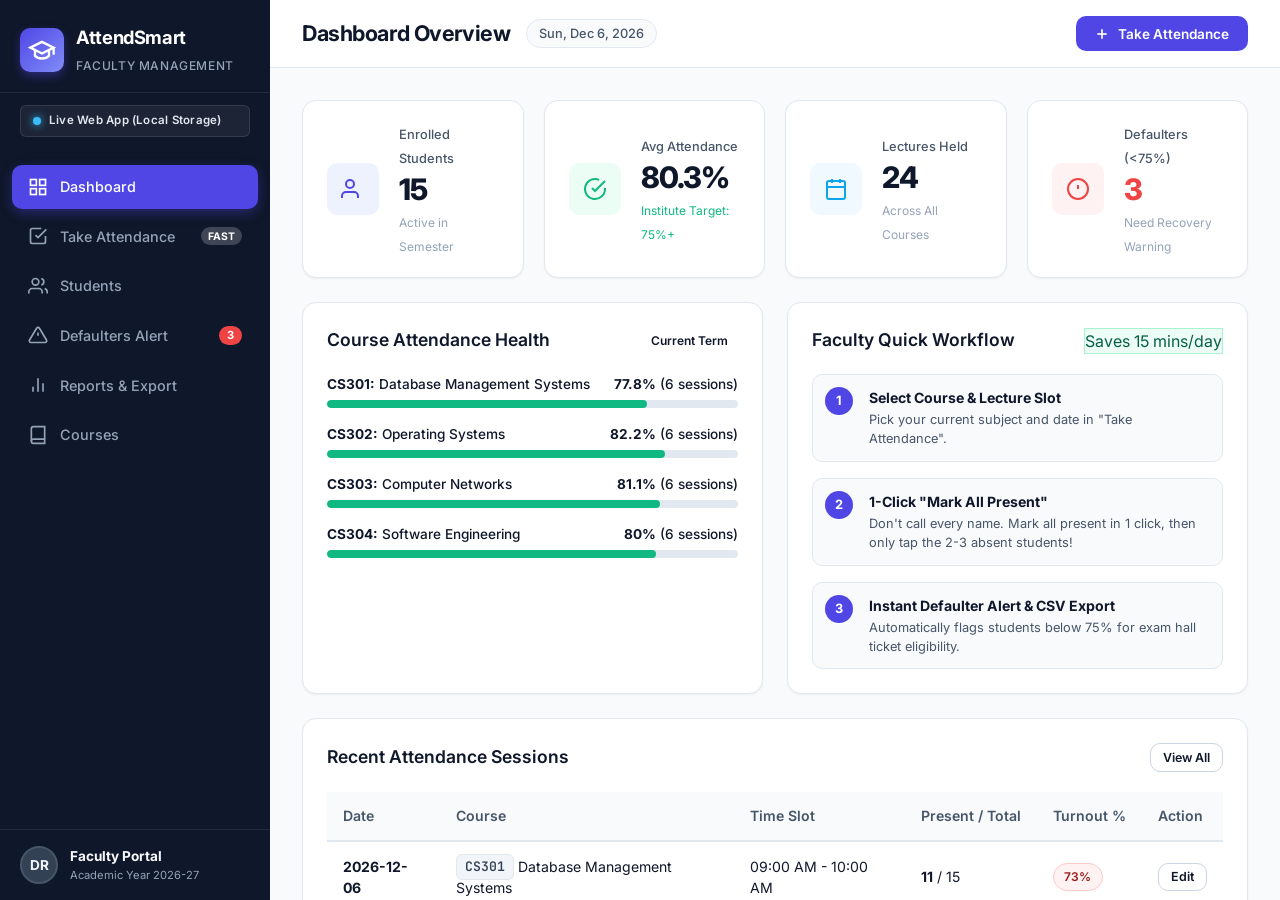
==== docs/index.html @ b13d4a17 "feat: complete Student Attendance Management System with Java backend, HTML5/CSS3 frontend, and GitH" ====
<!DOCTYPE html>
<html lang="en">
<head>
    <meta charset="UTF-8">
    <meta name="viewport" content="width=device-width, initial-scale=1.0">
    <title>Faculty Attendance Portal | Student Attendance Management System</title>
    <link rel="stylesheet" href="css/style.css">
    <!-- Google Fonts for modern typography -->
    <link rel="preconnect" href="https://fonts.googleapis.com">
    <link rel="preconnect" href="https://fonts.gstatic.com" crossorigin>
    <link href="https://fonts.googleapis.com/css2?family=Inter:wght@300;400;500;600;700;800&family=JetBrains+Mono:wght@400;500&display=swap" rel="stylesheet">
</head>
<body>
    <div class="app-layout">
        <!-- Sidebar Navigation -->
        <aside class="sidebar" id="sidebar">
            <div class="sidebar-header">
                <div class="brand-logo">
                    <svg width="28" height="28" viewBox="0 0 24 24" fill="none" stroke="currentColor" stroke-width="2">
                        <path d="M22 10v6M2 10l10-5 10 5-10 5z"></path>
                        <path d="M6 12v5c3 3 9 3 12 0v-5"></path>
                    </svg>
                </div>
                <div class="brand-info">
                    <h2>AttendSmart</h2>
                    <span>Faculty Management</span>
                </div>
            </div>

            <!-- Mode Indicator -->
            <div class="mode-badge-container">
                <div id="backendStatusBadge" class="mode-badge connected">
                    <span class="status-dot"></span>
                    <span id="backendStatusText">Checking Backend...</span>
                </div>
            </div>

            <nav class="sidebar-nav">
                <button class="nav-item active" data-tab="dashboard">
                    <svg width="20" height="20" viewBox="0 0 24 24" fill="none" stroke="currentColor" stroke-width="2">
                        <rect x="3" y="3" width="7" height="7"></rect>
                        <rect x="14" y="3" width="7" height="7"></rect>
                        <rect x="14" y="14" width="7" height="7"></rect>
                        <rect x="3" y="14" width="7" height="7"></rect>
                    </svg>
                    <span>Dashboard</span>
                </button>
                <button class="nav-item" data-tab="take-attendance">
                    <svg width="20" height="20" viewBox="0 0 24 24" fill="none" stroke="currentColor" stroke-width="2">
                        <path d="M9 11l3 3L22 4"></path>
                        <path d="M21 12v7a2 2 0 0 1-2 2H5a2 2 0 0 1-2-2V5a2 2 0 0 1 2-2h11"></path>
                    </svg>
                    <span>Take Attendance</span>
                    <span class="badge-quick">Fast</span>
                </button>
                <button class="nav-item" data-tab="students">
                    <svg width="20" height="20" viewBox="0 0 24 24" fill="none" stroke="currentColor" stroke-width="2">
                        <path d="M17 21v-2a4 4 0 0 0-4-4H5a4 4 0 0 0-4 4v2"></path>
                        <circle cx="9" cy="7" r="4"></circle>
                        <path d="M23 21v-2a4 4 0 0 0-3-3.87"></path>
                        <path d="M16 3.13a4 4 0 0 1 0 7.75"></path>
                    </svg>
                    <span>Students</span>
                </button>
                <button class="nav-item" data-tab="defaulters">
                    <svg width="20" height="20" viewBox="0 0 24 24" fill="none" stroke="currentColor" stroke-width="2">
                        <path d="M10.29 3.86L1.82 18a2 2 0 0 0 1.71 3h16.94a2 2 0 0 0 1.71-3L13.71 3.86a2 2 0 0 0-3.42 0z"></path>
                        <line x1="12" y1="9" x2="12" y2="13"></line>
                        <line x1="12" y1="17" x2="12.01" y2="17"></line>
                    </svg>
                    <span>Defaulters Alert</span>
                    <span id="navDefaulterCount" class="badge-count">0</span>
                </button>
                <button class="nav-item" data-tab="reports">
                    <svg width="20" height="20" viewBox="0 0 24 24" fill="none" stroke="currentColor" stroke-width="2">
                        <line x1="18" y1="20" x2="18" y2="10"></line>
                        <line x1="12" y1="20" x2="12" y2="4"></line>
                        <line x1="6" y1="20" x2="6" y2="14"></line>
                    </svg>
                    <span>Reports & Export</span>
                </button>
                <button class="nav-item" data-tab="courses">
                    <svg width="20" height="20" viewBox="0 0 24 24" fill="none" stroke="currentColor" stroke-width="2">
                        <path d="M4 19.5A2.5 2.5 0 0 1 6.5 17H20"></path>
                        <path d="M6.5 2H20v20H6.5A2.5 2.5 0 0 1 4 19.5v-15A2.5 2.5 0 0 1 6.5 2z"></path>
                    </svg>
                    <span>Courses</span>
                </button>
            </nav>

            <div class="sidebar-footer">
                <div class="faculty-profile">
                    <div class="avatar">DR</div>
                    <div class="profile-meta">
                        <strong>Faculty Portal</strong>
                        <span>Academic Year 2026-27</span>
                    </div>
                </div>
            </div>
        </aside>

        <!-- Main Content Area -->
        <main class="main-wrapper">
            <!-- Header Bar -->
            <header class="topbar">
                <button class="mobile-toggle" id="mobileToggle" aria-label="Toggle Navigation">
                    <svg width="24" height="24" viewBox="0 0 24 24" fill="none" stroke="currentColor" stroke-width="2">
                        <line x1="3" y1="12" x2="21" y2="12"></line>
                        <line x1="3" y1="6" x2="21" y2="6"></line>
                        <line x1="3" y1="18" x2="21" y2="18"></line>
                    </svg>
                </button>
                <div class="topbar-title">
                    <h1 id="pageTitle">Dashboard Overview</h1>
                    <span id="currentDateDisplay" class="date-tag"></span>
                </div>
                <div class="topbar-actions">
                    <button class="btn btn-primary" onclick="app.showTakeAttendanceTab()">
                        <svg width="16" height="16" viewBox="0 0 24 24" fill="none" stroke="currentColor" stroke-width="2.5">
                            <line x1="12" y1="5" x2="12" y2="19"></line>
                            <line x1="5" y1="12" x2="19" y2="12"></line>
                        </svg>
                        Take Attendance
                    </button>
                </div>
            </header>

            <div class="content-scroll">
                <!-- TAB 1: DASHBOARD -->
                <section class="tab-pane active" id="tab-dashboard">
                    <!-- Metric Cards -->
                    <div class="metrics-grid">
                        <div class="card metric-card">
                            <div class="metric-icon students-icon">
                                <svg width="24" height="24" viewBox="0 0 24 24" fill="none" stroke="currentColor" stroke-width="2">
                                    <path d="M17 21v-2a4 4 0 0 0-4-4H5a4 4 0 0 0-4 4v2"></path>
                                    <circle cx="9" cy="7" r="4"></circle>
                                </svg>
                            </div>
                            <div class="metric-data">
                                <span class="metric-label">Enrolled Students</span>
                                <h3 id="statTotalStudents" class="metric-value">--</h3>
                                <span class="metric-sub">Active in Semester</span>
                            </div>
                        </div>

                        <div class="card metric-card">
                            <div class="metric-icon rate-icon">
                                <svg width="24" height="24" viewBox="0 0 24 24" fill="none" stroke="currentColor" stroke-width="2">
                                    <path d="M22 11.08V12a10 10 0 1 1-5.93-9.14"></path>
                                    <polyline points="22 4 12 14.01 9 11.01"></polyline>
                                </svg>
                            </div>
                            <div class="metric-data">
                                <span class="metric-label">Avg Attendance</span>
                                <h3 id="statOverallRate" class="metric-value">--%</h3>
                                <span class="metric-sub text-success">Institute Target: 75%+</span>
                            </div>
                        </div>

                        <div class="card metric-card">
                            <div class="metric-icon sessions-icon">
                                <svg width="24" height="24" viewBox="0 0 24 24" fill="none" stroke="currentColor" stroke-width="2">
                                    <rect x="3" y="4" width="18" height="18" rx="2" ry="2"></rect>
                                    <line x1="16" y1="2" x2="16" y2="6"></line>
                                    <line x1="8" y1="2" x2="8" y2="6"></line>
                                    <line x1="3" y1="10" x2="21" y2="10"></line>
                                </svg>
                            </div>
                            <div class="metric-data">
                                <span class="metric-label">Lectures Held</span>
                                <h3 id="statTotalSessions" class="metric-value">--</h3>
                                <span class="metric-sub">Across All Courses</span>
                            </div>
                        </div>

                        <div class="card metric-card alert-card">
                            <div class="metric-icon alert-icon">
                                <svg width="24" height="24" viewBox="0 0 24 24" fill="none" stroke="currentColor" stroke-width="2">
                                    <circle cx="12" cy="12" r="10"></circle>
                                    <line x1="12" y1="8" x2="12" y2="12"></line>
                                    <line x1="12" y1="16" x2="12.01" y2="16"></line>
                                </svg>
                            </div>
                            <div class="metric-data">
                                <span class="metric-label">Defaulters (<75%)</span>
                                <h3 id="statDefaulters" class="metric-value text-danger">--</h3>
                                <span class="metric-sub">Need Recovery Warning</span>
                            </div>
                        </div>
                    </div>

                    <!-- Quick Action & Subject Progress -->
                    <div class="dashboard-grid">
                        <div class="card">
                            <div class="card-header">
                                <h3>Course Attendance Health</h3>
                                <span class="badge">Current Term</span>
                            </div>
                            <div class="card-body" id="courseHealthList">
                                <!-- Dynamic course health bars -->
                            </div>
                        </div>

                        <div class="card">
                            <div class="card-header">
                                <h3>Faculty Quick Workflow</h3>
                                <span class="badge-success">Saves 15 mins/day</span>
                            </div>
                            <div class="card-body faculty-tips">
                                <div class="tip-step">
                                    <div class="step-num">1</div>
                                    <div class="step-desc">
                                        <strong>Select Course & Lecture Slot</strong>
                                        <p>Pick your current subject and date in "Take Attendance".</p>
                                    </div>
                                </div>
                                <div class="tip-step">
                                    <div class="step-num">2</div>
                                    <div class="step-desc">
                                        <strong>1-Click "Mark All Present"</strong>
                                        <p>Don't call every name. Mark all present in 1 click, then only tap the 2-3 absent students!</p>
                                    </div>
                                </div>
                                <div class="tip-step">
                                    <div class="step-num">3</div>
                                    <div class="step-desc">
                                        <strong>Instant Defaulter Alert & CSV Export</strong>
                                        <p>Automatically flags students below 75% for exam hall ticket eligibility.</p>
                                    </div>
                                </div>
                            </div>
                        </div>
                    </div>

                    <!-- Recent Sessions Table -->
                    <div class="card table-card">
                        <div class="card-header">
                            <h3>Recent Attendance Sessions</h3>
                            <button class="btn btn-secondary btn-sm" onclick="app.showTab('reports')">View All</button>
                        </div>
                        <div class="table-responsive">
                            <table class="data-table">
                                <thead>
                                    <tr>
                                        <th>Date</th>
                                        <th>Course</th>
                                        <th>Time Slot</th>
                                        <th>Present / Total</th>
                                        <th>Turnout %</th>
                                        <th>Action</th>
                                    </tr>
                                </thead>
                                <tbody id="recentSessionsTableBody">
                                    <!-- Populated via JS -->
                                </tbody>
                            </table>
                        </div>
                    </div>
                </section>

                <!-- TAB 2: TAKE ATTENDANCE (FACULTY TIME SAVER) -->
                <section class="tab-pane" id="tab-take-attendance">
                    <div class="card attendance-session-card">
                        <div class="session-form-row">
                            <div class="form-group">
                                <label for="attendanceCourseSelect">Select Course / Subject</label>
                                <select id="attendanceCourseSelect" class="form-control" onchange="app.onAttendanceCourseChange()">
                                    <!-- Options populated by JS -->
                                </select>
                            </div>
                            <div class="form-group">
                                <label for="attendanceDateInput">Lecture Date</label>
                                <input type="date" id="attendanceDateInput" class="form-control" onchange="app.checkExistingSession()">
                            </div>
                            <div class="form-group">
                                <label for="attendanceTimeSlot">Time Slot</label>
                                <select id="attendanceTimeSlot" class="form-control">
                                    <option value="09:00 AM - 10:00 AM">09:00 AM - 10:00 AM (Slot 1)</option>
                                    <option value="10:00 AM - 11:00 AM">10:00 AM - 11:00 AM (Slot 2)</option>
                                    <option value="11:15 AM - 12:15 PM">11:15 AM - 12:15 PM (Slot 3)</option>
                                    <option value="01:15 PM - 02:15 PM">01:15 PM - 02:15 PM (Slot 4)</option>
                                    <option value="02:15 PM - 03:15 PM">02:15 PM - 03:15 PM (Slot 5)</option>
                                    <option value="03:30 PM - 04:30 PM">03:30 PM - 04:30 PM (Slot 6)</option>
                                </select>
                            </div>
                            <div class="form-group session-notes-group">
                                <label for="attendanceTopicInput">Lecture Topic / Notes (Optional)</label>
                                <input type="text" id="attendanceTopicInput" class="form-control" placeholder="e.g. Unit 3: B-Tree Indexing & Query Plans">
                            </div>
                        </div>

                        <!-- Rapid Faculty Action Toolbar -->
                        <div class="attendance-toolbar">
                            <div class="toolbar-left">
                                <div class="search-box">
                                    <svg width="18" height="18" viewBox="0 0 24 24" fill="none" stroke="currentColor" stroke-width="2">
                                        <circle cx="11" cy="11" r="8"></circle>
                                        <line x1="21" y1="21" x2="16.65" y2="16.65"></line>
                                    </svg>
                                    <input type="text" id="attendanceFilterInput" placeholder="Filter by Roll No or Name..." oninput="app.filterAttendanceList()">
                                </div>
                            </div>
                            <div class="toolbar-right">
                                <button type="button" class="btn btn-outline-success" onclick="app.markAllStatus('PRESENT')">
                                    <svg width="16" height="16" viewBox="0 0 24 24" fill="none" stroke="currentColor" stroke-width="2.5"><polyline points="20 6 9 17 4 12"></polyline></svg>
                                    Mark All Present
                                </button>
                                <button type="button" class="btn btn-outline-danger" onclick="app.markAllStatus('ABSENT')">
                                    <svg width="16" height="16" viewBox="0 0 24 24" fill="none" stroke="currentColor" stroke-width="2.5"><line x1="18" y1="6" x2="6" y2="18"></line><line x1="6" y1="6" x2="18" y2="18"></line></svg>
                                    Mark All Absent
                                </button>
                            </div>
                        </div>

                        <!-- Live Summary Counter Bar -->
                        <div class="live-counter-strip">
                            <div class="counter-item text-success">
                                <span>Present:</span>
                                <strong id="counterPresent">0</strong>
                            </div>
                            <div class="counter-item text-danger">
                                <span>Absent:</span>
                                <strong id="counterAbsent">0</strong>
                            </div>
                            <div class="counter-item text-warning">
                                <span>Late:</span>
                                <strong id="counterLate">0</strong>
                            </div>
                            <div class="counter-item text-info">
                                <span>Excused:</span>
                                <strong id="counterExcused">0</strong>
                            </div>
                            <div class="counter-item total-summary">
                                <span>Turnout:</span>
                                <strong id="counterTurnout">0%</strong>
                            </div>
                        </div>

                        <!-- Attendance Marking Student Grid -->
                        <div class="attendance-table-container">
                            <table class="data-table attendance-input-table">
                                <thead>
                                    <tr>
                                        <th style="width: 100px;">Roll No</th>
                                        <th>Student Name</th>
                                        <th>Department</th>
                                        <th>Overall %</th>
                                        <th style="text-align: center; width: 340px;">Attendance Status</th>
                                    </tr>
                                </thead>
                                <tbody id="attendanceMarkingBody">
                                    <!-- Rendered dynamically -->
                                </tbody>
                            </table>
                        </div>

                        <div class="session-save-footer">
                            <div class="footer-hint">
                                * Tip: Changes are immediately saved and sync with your records.
                            </div>
                            <button type="button" class="btn btn-primary btn-lg" onclick="app.submitAttendanceSession()">
                                <svg width="20" height="20" viewBox="0 0 24 24" fill="none" stroke="currentColor" stroke-width="2">
                                    <path d="M19 21H5a2 2 0 0 1-2-2V5a2 2 0 0 1 2-2h11l5 5v11a2 2 0 0 1-2 2z"></path>
                                    <polyline points="17 21 17 13 7 13 7 21"></polyline>
                                    <polyline points="7 3 7 8 15 8"></polyline>
                                </svg>
                                Save & Submit Attendance
                            </button>
                        </div>
                    </div>
                </section>

                <!-- TAB 3: STUDENTS DIRECTORY -->
                <section class="tab-pane" id="tab-students">
                    <div class="card table-card">
                        <div class="card-header toolbar-header">
                            <div class="header-search">
                                <input type="text" id="studentSearchInput" placeholder="Search by name, roll no, or email..." class="form-control" oninput="app.filterStudents()">
                            </div>
                            <div class="header-actions">
                                <button class="btn btn-primary" onclick="app.openAddStudentModal()">
                                    <svg width="16" height="16" viewBox="0 0 24 24" fill="none" stroke="currentColor" stroke-width="2">
                                        <line x1="12" y1="5" x2="12" y2="19"></line>
                                        <line x1="5" y1="12" x2="19" y2="12"></line>
                                    </svg>
                                    Add Student
                                </button>
                            </div>
                        </div>

                        <div class="table-responsive">
                            <table class="data-table">
                                <thead>
                                    <tr>
                                        <th>Roll No</th>
                                        <th>Student Name</th>
                                        <th>Email Address</th>
                                        <th>Department</th>
                                        <th>Semester</th>
                                        <th>Classes (Attended / Total)</th>
                                        <th>Attendance %</th>
                                        <th>Status</th>
                                        <th>Actions</th>
                                    </tr>
                                </thead>
                                <tbody id="studentDirectoryBody">
                                    <!-- Rendered dynamically -->
                                </tbody>
                            </table>
                        </div>
                    </div>
                </section>

                <!-- TAB 4: DEFAULTERS ALERT (<75%) -->
                <section class="tab-pane" id="tab-defaulters">
                    <div class="card">
                        <div class="card-header defaulter-header">
                            <div>
                                <h3>Attendance Shortage Warning List (<75%)</h3>
                                <p class="sub-text">Students falling short of the mandatory university attendance requirement for semester examinations.</p>
                            </div>
                            <div class="header-actions">
                                <button class="btn btn-secondary" onclick="app.copyDefaulterList()">
                                    <svg width="16" height="16" viewBox="0 0 24 24" fill="none" stroke="currentColor" stroke-width="2">
                                        <rect x="9" y="9" width="13" height="13" rx="2" ry="2"></rect>
                                        <path d="M5 15H4a2 2 0 0 1-2-2V4a2 2 0 0 1 2-2h9a2 2 0 0 1 2 2v1"></path>
                                    </svg>
                                    Copy Notice Text
                                </button>
                                <button class="btn btn-outline-danger" onclick="app.exportDefaultersCsv()">
                                    <svg width="16" height="16" viewBox="0 0 24 24" fill="none" stroke="currentColor" stroke-width="2">
                                        <path d="M21 15v4a2 2 0 0 1-2 2H5a2 2 0 0 1-2-2v-4"></path>
                                        <polyline points="7 10 12 15 17 10"></polyline>
                                        <line x1="12" y1="15" x2="12" y2="3"></line>
                                    </svg>
                                    Export Defaulters CSV
                                </button>
                            </div>
                        </div>

                        <div class="table-responsive">
                            <table class="data-table">
                                <thead>
                                    <tr>
                                        <th>Roll No</th>
                                        <th>Student Name</th>
                                        <th>Email</th>
                                        <th>Attended / Total</th>
                                        <th>Current %</th>
                                        <th>Severity</th>
                                        <th>Classes Needed to Reach 75%</th>
                                    </tr>
                                </thead>
                                <tbody id="defaulterTableBody">
                                    <!-- Rendered dynamically -->
                                </tbody>
                            </table>
                        </div>
                    </div>
                </section>

                <!-- TAB 5: REPORTS & EXPORT -->
                <section class="tab-pane" id="tab-reports">
                    <div class="card">
                        <div class="card-header">
                            <div>
                                <h3>Generate Attendance Reports</h3>
                                <p class="sub-text">Export official reports for department records, parents, or university submission.</p>
                            </div>
                            <div class="header-actions">
                                <button class="btn btn-secondary" onclick="window.print()">
                                    <svg width="16" height="16" viewBox="0 0 24 24" fill="none" stroke="currentColor" stroke-width="2">
                                        <polyline points="6 9 6 2 18 2 18 9"></polyline>
                                        <path d="M6 18H4a2 2 0 0 1-2-2v-5a2 2 0 0 1 2-2h16a2 2 0 0 1 2 2v5a2 2 0 0 1-2 2h-2"></path>
                                        <rect x="6" y="14" width="12" height="8"></rect>
                                    </svg>
                                    Print / Save PDF
                                </button>
                                <button class="btn btn-primary" onclick="app.exportAttendanceCsv()">
                                    <svg width="16" height="16" viewBox="0 0 24 24" fill="none" stroke="currentColor" stroke-width="2">
                                        <path d="M21 15v4a2 2 0 0 1-2 2H5a2 2 0 0 1-2-2v-4"></path>
                                        <polyline points="7 10 12 15 17 10"></polyline>
                                        <line x1="12" y1="15" x2="12" y2="3"></line>
                                    </svg>
                                    Export CSV Report
                                </button>
                            </div>
                        </div>

                        <div class="card-body">
                            <div class="report-filters">
                                <div class="form-group">
                                    <label for="reportCourseSelect">Filter by Course</label>
                                    <select id="reportCourseSelect" class="form-control" onchange="app.renderReportTable()">
                                        <option value="">All Courses</option>
                                    </select>
                                </div>
                            </div>

                            <div class="table-responsive report-print-area">
                                <table class="data-table">
                                    <thead>
                                        <tr>
                                            <th>Roll No</th>
                                            <th>Student Name</th>
                                            <th>Department</th>
                                            <th>Total Lectures</th>
                                            <th>Present</th>
                                            <th>Absent</th>
                                            <th>Late</th>
                                            <th>Turnout %</th>
                                            <th>Eligibility Status</th>
                                        </tr>
                                    </thead>
                                    <tbody id="reportTableBody">
                                        <!-- Rendered dynamically -->
                                    </tbody>
                                </table>
                            </div>
                        </div>
                    </div>
                </section>

                <!-- TAB 6: COURSES -->
                <section class="tab-pane" id="tab-courses">
                    <div class="card table-card">
                        <div class="card-header toolbar-header">
                            <div>
                                <h3>Academic Course Roster</h3>
                                <p class="sub-text">Courses assigned to faculty and student batches.</p>
                            </div>
                            <button class="btn btn-primary" onclick="app.openAddCourseModal()">
                                <svg width="16" height="16" viewBox="0 0 24 24" fill="none" stroke="currentColor" stroke-width="2">
                                    <line x1="12" y1="5" x2="12" y2="19"></line>
                                    <line x1="5" y1="12" x2="19" y2="12"></line>
                                </svg>
                                Add Course
                            </button>
                        </div>
                        <div class="table-responsive">
                            <table class="data-table">
                                <thead>
                                    <tr>
                                        <th>Course Code</th>
                                        <th>Course Name</th>
                                        <th>Department</th>
                                        <th>Faculty In-Charge</th>
                                        <th>Total Sessions</th>
                                        <th>Action</th>
                                    </tr>
                                </thead>
                                <tbody id="coursesTableBody">
                                    <!-- Rendered dynamically -->
                                </tbody>
                            </table>
                        </div>
                    </div>
                </section>
            </div>
        </main>
    </div>

    <!-- MODAL: ADD STUDENT -->
    <div class="modal" id="addStudentModal">
        <div class="modal-backdrop" onclick="app.closeModal('addStudentModal')"></div>
        <div class="modal-dialog">
            <div class="modal-header">
                <h3>Add New Student</h3>
                <button class="btn-close" onclick="app.closeModal('addStudentModal')">&times;</button>
            </div>
            <form id="addStudentForm" onsubmit="app.saveNewStudent(event)">
                <div class="modal-body">
                    <div class="form-group">
                        <label for="newRollNo">Roll Number *</label>
                        <input type="text" id="newRollNo" class="form-control" placeholder="e.g. CS-116" required>
                    </div>
                    <div class="form-group">
                        <label for="newName">Full Name *</label>
                        <input type="text" id="newName" class="form-control" placeholder="e.g. John Doe" required>
                    </div>
                    <div class="form-group">
                        <label for="newEmail">Email Address *</label>
                        <input type="email" id="newEmail" class="form-control" placeholder="e.g. student@college.edu" required>
                    </div>
                    <div class="form-row">
                        <div class="form-group">
                            <label for="newDept">Department</label>
                            <input type="text" id="newDept" class="form-control" value="Computer Science">
                        </div>
                        <div class="form-group">
                            <label for="newSem">Semester</label>
                            <input type="number" id="newSem" class="form-control" value="5" min="1" max="8">
                        </div>
                    </div>
                </div>
                <div class="modal-footer">
                    <button type="button" class="btn btn-secondary" onclick="app.closeModal('addStudentModal')">Cancel</button>
                    <button type="submit" class="btn btn-primary">Save Student</button>
                </div>
            </form>
        </div>
    </div>

    <!-- MODAL: ADD COURSE -->
    <div class="modal" id="addCourseModal">
        <div class="modal-backdrop" onclick="app.closeModal('addCourseModal')"></div>
        <div class="modal-dialog">
            <div class="modal-header">
                <h3>Add New Course</h3>
                <button class="btn-close" onclick="app.closeModal('addCourseModal')">&times;</button>
            </div>
            <form id="addCourseForm" onsubmit="app.saveNewCourse(event)">
                <div class="modal-body">
                    <div class="form-group">
                        <label for="newCourseCode">Course Code *</label>
                        <input type="text" id="newCourseCode" class="form-control" placeholder="e.g. CS305" required>
                    </div>
                    <div class="form-group">
                        <label for="newCourseName">Course Title *</label>
                        <input type="text" id="newCourseName" class="form-control" placeholder="e.g. Machine Learning" required>
                    </div>
                    <div class="form-group">
                        <label for="newCourseDept">Department</label>
                        <input type="text" id="newCourseDept" class="form-control" value="Computer Science">
                    </div>
                    <div class="form-group">
                        <label for="newCourseFaculty">Faculty In-Charge</label>
                        <input type="text" id="newCourseFaculty" class="form-control" placeholder="e.g. Dr. John McCarthy">
                    </div>
                </div>
                <div class="modal-footer">
                    <button type="button" class="btn btn-secondary" onclick="app.closeModal('addCourseModal')">Cancel</button>
                    <button type="submit" class="btn btn-primary">Create Course</button>
                </div>
            </form>
        </div>
    </div>

    <!-- MODAL: STUDENT ATTENDANCE HISTORY / DETAIL -->
    <div class="modal" id="studentDetailModal">
        <div class="modal-backdrop" onclick="app.closeModal('studentDetailModal')"></div>
        <div class="modal-dialog modal-lg">
            <div class="modal-header">
                <div class="student-header-info">
                    <h3 id="modalStudentName">Student Profile</h3>
                    <span id="modalStudentRoll" class="badge"></span>
                </div>
                <button class="btn-close" onclick="app.closeModal('studentDetailModal')">&times;</button>
            </div>
            <div class="modal-body">
                <div class="student-summary-strip" id="modalStudentSummary">
                    <!-- Populated dynamically -->
                </div>
                <h4 style="margin: 1.25rem 0 0.75rem;">Subject Breakdown</h4>
                <div class="table-responsive">
                    <table class="data-table">
                        <thead>
                            <tr>
                                <th>Subject</th>
                                <th>Attended / Total</th>
                                <th>Attendance %</th>
                                <th>Exam Eligibility</th>
                            </tr>
                        </thead>
                        <tbody id="modalStudentCoursesBody">
                            <!-- Populated dynamically -->
                        </tbody>
                    </table>
                </div>
            </div>
            <div class="modal-footer">
                <button type="button" class="btn btn-secondary" onclick="app.closeModal('studentDetailModal')">Close</button>
            </div>
        </div>
    </div>

    <!-- TOAST NOTIFICATION CONTAINER -->
    <div id="toastContainer" class="toast-container"></div>

    <script src="js/app.js"></script>
</body>
</html>
---- docs/css/style.css ----
/* ==========================================================================
   AttendSmart - Student Attendance Management System Stylesheet
   Crafted for Faculty Efficiency, High Clarity, and Full Responsiveness
   ========================================================================== */

:root {
    --primary: #4f46e5;
    --primary-hover: #4338ca;
    --primary-light: #eef2ff;
    --primary-border: #c7d2fe;

    --success: #10b981;
    --success-bg: #ecfdf5;
    --success-border: #a7f3d0;

    --danger: #ef4444;
    --danger-bg: #fef2f2;
    --danger-border: #fecaca;

    --warning: #f59e0b;
    --warning-bg: #fffbeb;
    --warning-border: #fde68a;

    --info: #0ea5e9;
    --info-bg: #f0f9ff;
    --info-border: #bae6fd;

    --bg-page: #f8fafc;
    --bg-card: #ffffff;
    --bg-sidebar: #0f172a;
    --bg-sidebar-hover: #1e293b;

    --text-primary: #0f172a;
    --text-secondary: #475569;
    --text-muted: #94a3b8;
    --text-sidebar: #e2e8f0;

    --border-color: #e2e8f0;
    --border-color-dark: #cbd5e1;
    
    --radius-sm: 6px;
    --radius-md: 10px;
    --radius-lg: 14px;
    --radius-full: 9999px;

    --shadow-sm: 0 1px 2px 0 rgba(0, 0, 0, 0.05);
    --shadow-md: 0 4px 6px -1px rgba(0, 0, 0, 0.1), 0 2px 4px -2px rgba(0, 0, 0, 0.08);
    --shadow-lg: 0 10px 15px -3px rgba(0, 0, 0, 0.1), 0 4px 6px -4px rgba(0, 0, 0, 0.08);

    --font-sans: 'Inter', -apple-system, BlinkMacSystemFont, 'Segoe UI', Roboto, sans-serif;
    --font-mono: 'JetBrains Mono', monospace;
}

* {
    margin: 0;
    padding: 0;
    box-sizing: border-box;
}

body {
    font-family: var(--font-sans);
    background-color: var(--bg-page);
    color: var(--text-primary);
    line-height: 1.5;
    -webkit-font-smoothing: antialiased;
    overflow-x: hidden;
}

/* --------------------------------------------------------------------------
   App Layout & Sidebar
   -------------------------------------------------------------------------- */
.app-layout {
    display: flex;
    min-height: 100vh;
}

.sidebar {
    width: 270px;
    background: var(--bg-sidebar);
    color: var(--text-sidebar);
    display: flex;
    flex-direction: column;
    flex-shrink: 0;
    transition: transform 0.3s ease;
    z-index: 100;
}

.sidebar-header {
    padding: 1.5rem 1.25rem 1rem;
    display: flex;
    align-items: center;
    gap: 0.75rem;
    border-bottom: 1px solid rgba(255, 255, 255, 0.08);
}

.brand-logo {
    width: 44px;
    height: 44px;
    background: linear-gradient(135deg, var(--primary), #818cf8);
    border-radius: var(--radius-md);
    display: flex;
    align-items: center;
    justify-content: center;
    color: #fff;
    box-shadow: 0 4px 10px rgba(79, 70, 229, 0.4);
}

.brand-info h2 {
    font-size: 1.15rem;
    font-weight: 700;
    letter-spacing: -0.02em;
    color: #fff;
}

.brand-info span {
    font-size: 0.75rem;
    color: var(--text-muted);
    text-transform: uppercase;
    letter-spacing: 0.05em;
    font-weight: 500;
}

/* Mode Status Badge */
.mode-badge-container {
    padding: 0.75rem 1.25rem;
}

.mode-badge {
    display: flex;
    align-items: center;
    gap: 0.5rem;
    padding: 0.4rem 0.75rem;
    border-radius: var(--radius-sm);
    font-size: 0.72rem;
    font-weight: 600;
    letter-spacing: 0.02em;
    background: rgba(255, 255, 255, 0.06);
    border: 1px solid rgba(255, 255, 255, 0.1);
}

.mode-badge.connected .status-dot {
    background: #10b981;
    box-shadow: 0 0 8px #10b981;
}

.mode-badge.demo .status-dot {
    background: #38bdf8;
    box-shadow: 0 0 8px #38bdf8;
}

.status-dot {
    width: 8px;
    height: 8px;
    border-radius: 50%;
    display: inline-block;
}

/* Sidebar Navigation */
.sidebar-nav {
    flex: 1;
    padding: 1rem 0.75rem;
    display: flex;
    flex-direction: column;
    gap: 0.35rem;
}

.nav-item {
    display: flex;
    align-items: center;
    gap: 0.75rem;
    padding: 0.75rem 1rem;
    background: transparent;
    border: none;
    border-radius: var(--radius-md);
    color: var(--text-muted);
    font-size: 0.9rem;
    font-weight: 500;
    font-family: inherit;
    cursor: pointer;
    text-align: left;
    width: 100%;
    transition: all 0.2s ease;
    position: relative;
}

.nav-item:hover {
    background: var(--bg-sidebar-hover);
    color: #fff;
}

.nav-item.active {
    background: var(--primary);
    color: #fff;
    box-shadow: 0 4px 12px rgba(79, 70, 229, 0.35);
}

.badge-quick {
    margin-left: auto;
    font-size: 0.65rem;
    padding: 0.15rem 0.45rem;
    background: rgba(255, 255, 255, 0.2);
    color: #fff;
    border-radius: var(--radius-full);
    font-weight: 700;
    text-transform: uppercase;
}

.badge-count {
    margin-left: auto;
    background: var(--danger);
    color: #fff;
    font-size: 0.7rem;
    padding: 0.15rem 0.5rem;
    border-radius: var(--radius-full);
    font-weight: 700;
}

.sidebar-footer {
    padding: 1rem 1.25rem;
    border-top: 1px solid rgba(255, 255, 255, 0.08);
}

.faculty-profile {
    display: flex;
    align-items: center;
    gap: 0.75rem;
}

.avatar {
    width: 38px;
    height: 38px;
    background: #334155;
    border: 2px solid #475569;
    color: #f1f5f9;
    border-radius: 50%;
    display: flex;
    align-items: center;
    justify-content: center;
    font-weight: 700;
    font-size: 0.85rem;
}

.profile-meta {
    display: flex;
    flex-direction: column;
}

.profile-meta strong {
    font-size: 0.85rem;
    color: #f8fafc;
}

.profile-meta span {
    font-size: 0.7rem;
    color: var(--text-muted);
}

/* --------------------------------------------------------------------------
   Main Content Area & Topbar
   -------------------------------------------------------------------------- */
.main-wrapper {
    flex: 1;
    display: flex;
    flex-direction: column;
    min-width: 0;
    height: 100vh;
    overflow: hidden;
}

.topbar {
    background: var(--bg-card);
    height: 68px;
    border-bottom: 1px solid var(--border-color);
    display: flex;
    align-items: center;
    justify-content: space-between;
    padding: 0 2rem;
    flex-shrink: 0;
}

.mobile-toggle {
    display: none;
    background: none;
    border: none;
    cursor: pointer;
    color: var(--text-primary);
    padding: 0.5rem;
}

.topbar-title {
    display: flex;
    align-items: center;
    gap: 1rem;
}

.topbar-title h1 {
    font-size: 1.35rem;
    font-weight: 700;
    letter-spacing: -0.02em;
}

.date-tag {
    font-size: 0.8rem;
    background: var(--bg-page);
    color: var(--text-secondary);
    padding: 0.25rem 0.75rem;
    border-radius: var(--radius-full);
    border: 1px solid var(--border-color);
    font-weight: 500;
}

.content-scroll {
    flex: 1;
    overflow-y: auto;
    padding: 2rem;
    display: flex;
    flex-direction: column;
    gap: 1.5rem;
}

.tab-pane {
    display: none;
    flex-direction: column;
    gap: 1.5rem;
}

.tab-pane.active {
    display: flex;
}

/* --------------------------------------------------------------------------
   Cards & Grid Layouts
   -------------------------------------------------------------------------- */
.card {
    background: var(--bg-card);
    border-radius: var(--radius-lg);
    border: 1px solid var(--border-color);
    box-shadow: var(--shadow-sm);
    padding: 1.5rem;
}

.card-header {
    display: flex;
    align-items: center;
    justify-content: space-between;
    margin-bottom: 1.25rem;
}

.card-header h3 {
    font-size: 1.1rem;
    font-weight: 600;
    color: var(--text-primary);
}

.card-header .sub-text {
    font-size: 0.85rem;
    color: var(--text-secondary);
    margin-top: 0.2rem;
}

.metrics-grid {
    display: grid;
    grid-template-columns: repeat(auto-fit, minmax(220px, 1fr));
    gap: 1.25rem;
}

.metric-card {
    display: flex;
    align-items: center;
    gap: 1.25rem;
    padding: 1.25rem 1.5rem;
    transition: transform 0.2s ease, box-shadow 0.2s ease;
}

.metric-card:hover {
    transform: translateY(-2px);
    box-shadow: var(--shadow-md);
}

.metric-icon {
    width: 52px;
    height: 52px;
    border-radius: var(--radius-md);
    display: flex;
    align-items: center;
    justify-content: center;
    flex-shrink: 0;
}

.students-icon { background: var(--primary-light); color: var(--primary); }
.rate-icon { background: var(--success-bg); color: var(--success); }
.sessions-icon { background: var(--info-bg); color: var(--info); }
.alert-icon { background: var(--danger-bg); color: var(--danger); }

.metric-label {
    font-size: 0.8rem;
    color: var(--text-secondary);
    font-weight: 500;
}

.metric-value {
    font-size: 1.85rem;
    font-weight: 800;
    line-height: 1.15;
    margin: 0.2rem 0;
    letter-spacing: -0.03em;
}

.metric-sub {
    font-size: 0.75rem;
    color: var(--text-muted);
}

.dashboard-grid {
    display: grid;
    grid-template-columns: 1fr 1fr;
    gap: 1.5rem;
}

/* Faculty Workflow Steps */
.faculty-tips {
    display: flex;
    flex-direction: column;
    gap: 1rem;
}

.tip-step {
    display: flex;
    align-items: flex-start;
    gap: 1rem;
    padding: 0.75rem;
    background: var(--bg-page);
    border-radius: var(--radius-md);
    border: 1px solid var(--border-color);
}

.step-num {
    width: 28px;
    height: 28px;
    border-radius: 50%;
    background: var(--primary);
    color: #fff;
    display: flex;
    align-items: center;
    justify-content: center;
    font-size: 0.8rem;
    font-weight: 700;
    flex-shrink: 0;
}

.step-desc strong {
    font-size: 0.88rem;
    display: block;
}

.step-desc p {
    font-size: 0.8rem;
    color: var(--text-secondary);
    margin-top: 0.15rem;
}

/* Course Health Bars */
.course-health-item {
    margin-bottom: 1rem;
}

.course-health-item:last-child {
    margin-bottom: 0;
}

.health-header {
    display: flex;
    justify-content: space-between;
    font-size: 0.85rem;
    font-weight: 500;
    margin-bottom: 0.35rem;
}

.progress-track {
    height: 8px;
    background: #e2e8f0;
    border-radius: var(--radius-full);
    overflow: hidden;
}

.progress-bar {
    height: 100%;
    border-radius: var(--radius-full);
    transition: width 0.6s ease;
}

.progress-bar.good { background: var(--success); }
.progress-bar.warning { background: var(--warning); }
.progress-bar.critical { background: var(--danger); }

/* --------------------------------------------------------------------------
   Take Attendance Section (Rapid Marking)
   -------------------------------------------------------------------------- */
.session-form-row {
    display: grid;
    grid-template-columns: 2fr 1.2fr 1.5fr 2.5fr;
    gap: 1rem;
    margin-bottom: 1.5rem;
}

.attendance-toolbar {
    display: flex;
    align-items: center;
    justify-content: space-between;
    flex-wrap: wrap;
    gap: 1rem;
    padding: 1rem;
    background: var(--bg-page);
    border-radius: var(--radius-md);
    border: 1px solid var(--border-color);
    margin-bottom: 1rem;
}

.search-box {
    display: flex;
    align-items: center;
    gap: 0.5rem;
    background: #fff;
    border: 1px solid var(--border-color);
    border-radius: var(--radius-md);
    padding: 0.45rem 0.85rem;
    width: 280px;
}

.search-box input {
    border: none;
    outline: none;
    width: 100%;
    font-family: inherit;
    font-size: 0.85rem;
}

.toolbar-right {
    display: flex;
    gap: 0.75rem;
}

.live-counter-strip {
    display: flex;
    align-items: center;
    justify-content: space-around;
    background: #fff;
    padding: 0.85rem 1.5rem;
    border-radius: var(--radius-md);
    border: 1px solid var(--border-color);
    box-shadow: var(--shadow-sm);
    margin-bottom: 1.25rem;
}

.counter-item {
    font-size: 0.9rem;
    display: flex;
    align-items: center;
    gap: 0.4rem;
}

.counter-item strong {
    font-size: 1.15rem;
    font-weight: 700;
}

.counter-item.total-summary {
    border-left: 2px solid var(--border-color);
    padding-left: 1.5rem;
}

/* Status Button Groups for Marking Attendance */
.status-btn-group {
    display: inline-flex;
    background: #f1f5f9;
    padding: 3px;
    border-radius: var(--radius-md);
    gap: 3px;
}

.status-btn {
    border: none;
    padding: 0.4rem 0.85rem;
    font-size: 0.78rem;
    font-weight: 600;
    font-family: inherit;
    cursor: pointer;
    border-radius: var(--radius-sm);
    background: transparent;
    color: var(--text-secondary);
    transition: all 0.15s ease;
}

.status-btn:hover {
    color: var(--text-primary);
}

.status-btn[data-status="PRESENT"].active {
    background: var(--success);
    color: #fff;
    box-shadow: 0 2px 4px rgba(16, 185, 129, 0.3);
}

.status-btn[data-status="ABSENT"].active {
    background: var(--danger);
    color: #fff;
    box-shadow: 0 2px 4px rgba(239, 68, 68, 0.3);
}

.status-btn[data-status="LATE"].active {
    background: var(--warning);
    color: #fff;
    box-shadow: 0 2px 4px rgba(245, 158, 11, 0.3);
}

.status-btn[data-status="EXCUSED"].active {
    background: var(--info);
    color: #fff;
    box-shadow: 0 2px 4px rgba(14, 165, 233, 0.3);
}

.session-save-footer {
    display: flex;
    align-items: center;
    justify-content: space-between;
    margin-top: 1.5rem;
    padding-top: 1.25rem;
    border-top: 1px solid var(--border-color);
}

.footer-hint {
    font-size: 0.8rem;
    color: var(--text-muted);
}

/* --------------------------------------------------------------------------
   Tables
   -------------------------------------------------------------------------- */
.table-responsive {
    overflow-x: auto;
}

.data-table {
    width: 100%;
    border-collapse: collapse;
    text-align: left;
    font-size: 0.88rem;
}

.data-table th {
    background: #f8fafc;
    color: var(--text-secondary);
    font-weight: 600;
    padding: 0.85rem 1rem;
    border-bottom: 2px solid var(--border-color);
    white-space: nowrap;
}

.data-table td {
    padding: 0.85rem 1rem;
    border-bottom: 1px solid var(--border-color);
    color: var(--text-primary);
    vertical-align: middle;
}

.data-table tr:hover td {
    background: #f8fafc;
}

.roll-badge {
    font-family: var(--font-mono);
    font-size: 0.82rem;
    font-weight: 600;
    padding: 0.2rem 0.5rem;
    background: #f1f5f9;
    border-radius: var(--radius-sm);
    color: #334155;
    border: 1px solid #e2e8f0;
}

/* --------------------------------------------------------------------------
   Form Elements & Buttons
   -------------------------------------------------------------------------- */
.form-group {
    display: flex;
    flex-direction: column;
    gap: 0.4rem;
}

.form-group label {
    font-size: 0.82rem;
    font-weight: 600;
    color: var(--text-secondary);
}

.form-control {
    padding: 0.55rem 0.85rem;
    border: 1px solid var(--border-color);
    border-radius: var(--radius-md);
    font-family: inherit;
    font-size: 0.88rem;
    outline: none;
    transition: border-color 0.2s, box-shadow 0.2s;
    background: #fff;
    color: var(--text-primary);
}

.form-control:focus {
    border-color: var(--primary);
    box-shadow: 0 0 0 3px rgba(79, 70, 229, 0.15);
}

.form-row {
    display: grid;
    grid-template-columns: 1fr 1fr;
    gap: 1rem;
}

.btn {
    display: inline-flex;
    align-items: center;
    justify-content: center;
    gap: 0.5rem;
    padding: 0.55rem 1.1rem;
    font-size: 0.85rem;
    font-weight: 600;
    border-radius: var(--radius-md);
    font-family: inherit;
    cursor: pointer;
    border: 1px solid transparent;
    transition: all 0.2s ease;
    text-decoration: none;
}

.btn-sm {
    padding: 0.35rem 0.75rem;
    font-size: 0.78rem;
}

.btn-lg {
    padding: 0.75rem 1.5rem;
    font-size: 0.95rem;
}

.btn-primary {
    background: var(--primary);
    color: #fff;
}

.btn-primary:hover {
    background: var(--primary-hover);
    box-shadow: 0 4px 10px rgba(79, 70, 229, 0.3);
}

.btn-secondary {
    background: #fff;
    border-color: var(--border-color-dark);
    color: var(--text-primary);
}

.btn-secondary:hover {
    background: #f8fafc;
    border-color: #94a3b8;
}

.btn-outline-success {
    background: #fff;
    border-color: var(--success);
    color: var(--success);
}

.btn-outline-success:hover {
    background: var(--success);
    color: #fff;
}

.btn-outline-danger {
    background: #fff;
    border-color: var(--danger);
    color: var(--danger);
}

.btn-outline-danger:hover {
    background: var(--danger);
    color: #fff;
}

.btn-outline-primary {
    background: #fff;
    border-color: var(--primary);
    color: var(--primary);
}

.btn-outline-primary:hover {
    background: var(--primary);
    color: #fff;
}

/* Status Badges */
.badge {
    display: inline-flex;
    align-items: center;
    padding: 0.25rem 0.65rem;
    border-radius: var(--radius-full);
    font-size: 0.75rem;
    font-weight: 600;
}

.badge-success { background: var(--success-bg); color: #065f46; border: 1px solid var(--success-border); }
.badge-warning { background: var(--warning-bg); color: #92400e; border: 1px solid var(--warning-border); }
.badge-danger { background: var(--danger-bg); color: #991b1b; border: 1px solid var(--danger-border); }
.badge-info { background: var(--info-bg); color: #075985; border: 1px solid var(--info-border); }

.text-success { color: var(--success); }
.text-danger { color: var(--danger); }
.text-warning { color: var(--warning); }
.text-info { color: var(--info); }

/* --------------------------------------------------------------------------
   Modals
   -------------------------------------------------------------------------- */
.modal {
    position: fixed;
    top: 0;
    left: 0;
    right: 0;
    bottom: 0;
    z-index: 1000;
    display: none;
    align-items: center;
    justify-content: center;
    padding: 1rem;
}

.modal.active {
    display: flex;
}

.modal-backdrop {
    position: absolute;
    inset: 0;
    background: rgba(15, 23, 42, 0.6);
    backdrop-filter: blur(4px);
}

.modal-dialog {
    position: relative;
    background: #fff;
    border-radius: var(--radius-lg);
    width: 100%;
    max-width: 520px;
    box-shadow: var(--shadow-lg);
    z-index: 10;
    overflow: hidden;
    animation: modalSlideIn 0.25s cubic-bezier(0.16, 1, 0.3, 1);
}

.modal-dialog.modal-lg {
    max-width: 720px;
}

@keyframes modalSlideIn {
    from { opacity: 0; transform: translateY(12px) scale(0.97); }
    to { opacity: 1; transform: translateY(0) scale(1); }
}

.modal-header {
    display: flex;
    align-items: center;
    justify-content: space-between;
    padding: 1.25rem 1.5rem;
    border-bottom: 1px solid var(--border-color);
}

.modal-header h3 {
    font-size: 1.15rem;
    font-weight: 700;
}

.btn-close {
    background: none;
    border: none;
    font-size: 1.5rem;
    line-height: 1;
    cursor: pointer;
    color: var(--text-muted);
}

.btn-close:hover {
    color: var(--text-primary);
}

.modal-body {
    padding: 1.5rem;
    max-height: 75vh;
    overflow-y: auto;
    display: flex;
    flex-direction: column;
    gap: 1rem;
}

.modal-footer {
    display: flex;
    align-items: center;
    justify-content: flex-end;
    gap: 0.75rem;
    padding: 1rem 1.5rem;
    background: #f8fafc;
    border-top: 1px solid var(--border-color);
}

.student-summary-strip {
    display: grid;
    grid-template-columns: repeat(3, 1fr);
    gap: 1rem;
    padding: 1rem;
    background: #f8fafc;
    border-radius: var(--radius-md);
    border: 1px solid var(--border-color);
}

.student-summary-item span {
    font-size: 0.75rem;
    color: var(--text-secondary);
    display: block;
}

.student-summary-item strong {
    font-size: 1.25rem;
    font-weight: 700;
}

/* --------------------------------------------------------------------------
   Toast Notifications
   -------------------------------------------------------------------------- */
.toast-container {
    position: fixed;
    bottom: 2rem;
    right: 2rem;
    z-index: 2000;
    display: flex;
    flex-direction: column;
    gap: 0.75rem;
    pointer-events: none;
}

.toast {
    background: #1e293b;
    color: #fff;
    padding: 0.85rem 1.25rem;
    border-radius: var(--radius-md);
    box-shadow: var(--shadow-lg);
    font-size: 0.88rem;
    display: flex;
    align-items: center;
    gap: 0.65rem;
    pointer-events: auto;
    animation: toastIn 0.3s cubic-bezier(0.16, 1, 0.3, 1);
    min-width: 260px;
}

.toast.toast-success { background: #065f46; border-left: 4px solid #10b981; }
.toast.toast-danger { background: #991b1b; border-left: 4px solid #ef4444; }
.toast.toast-info { background: #075985; border-left: 4px solid #0ea5e9; }

@keyframes toastIn {
    from { opacity: 0; transform: translateY(16px); }
    to { opacity: 1; transform: translateY(0); }
}

/* --------------------------------------------------------------------------
   Responsive & Print Styles
   -------------------------------------------------------------------------- */
@media (max-width: 1024px) {
    .session-form-row {
        grid-template-columns: 1fr 1fr;
    }
    .dashboard-grid {
        grid-template-columns: 1fr;
    }
}

@media (max-width: 768px) {
    .sidebar {
        position: fixed;
        top: 0;
        bottom: 0;
        left: 0;
        transform: translateX(-100%);
        box-shadow: var(--shadow-lg);
    }
    .sidebar.open {
        transform: translateX(0);
    }
    .mobile-toggle {
        display: block;
    }
    .session-form-row {
        grid-template-columns: 1fr;
    }
    .topbar {
        padding: 0 1rem;
    }
    .content-scroll {
        padding: 1rem;
    }
    .live-counter-strip {
        flex-direction: column;
        gap: 0.5rem;
        align-items: flex-start;
    }
    .counter-item.total-summary {
        border-left: none;
        padding-left: 0;
        border-top: 1px solid var(--border-color);
        padding-top: 0.5rem;
        width: 100%;
    }
}

@media print {
    .sidebar, .topbar, .topbar-actions, .attendance-toolbar, .btn, .footer-hint, .mode-badge-container {
        display: none !important;
    }
    .main-wrapper {
        height: auto;
        overflow: visible;
    }
    .content-scroll {
        overflow: visible;
        padding: 0;
    }
    .tab-pane {
        display: none !important;
    }
    #tab-reports {
        display: block !important;
    }
    .card {
        border: none;
        box-shadow: none;
        padding: 0;
    }
    body {
        background: #fff;
        color: #000;
    }
}
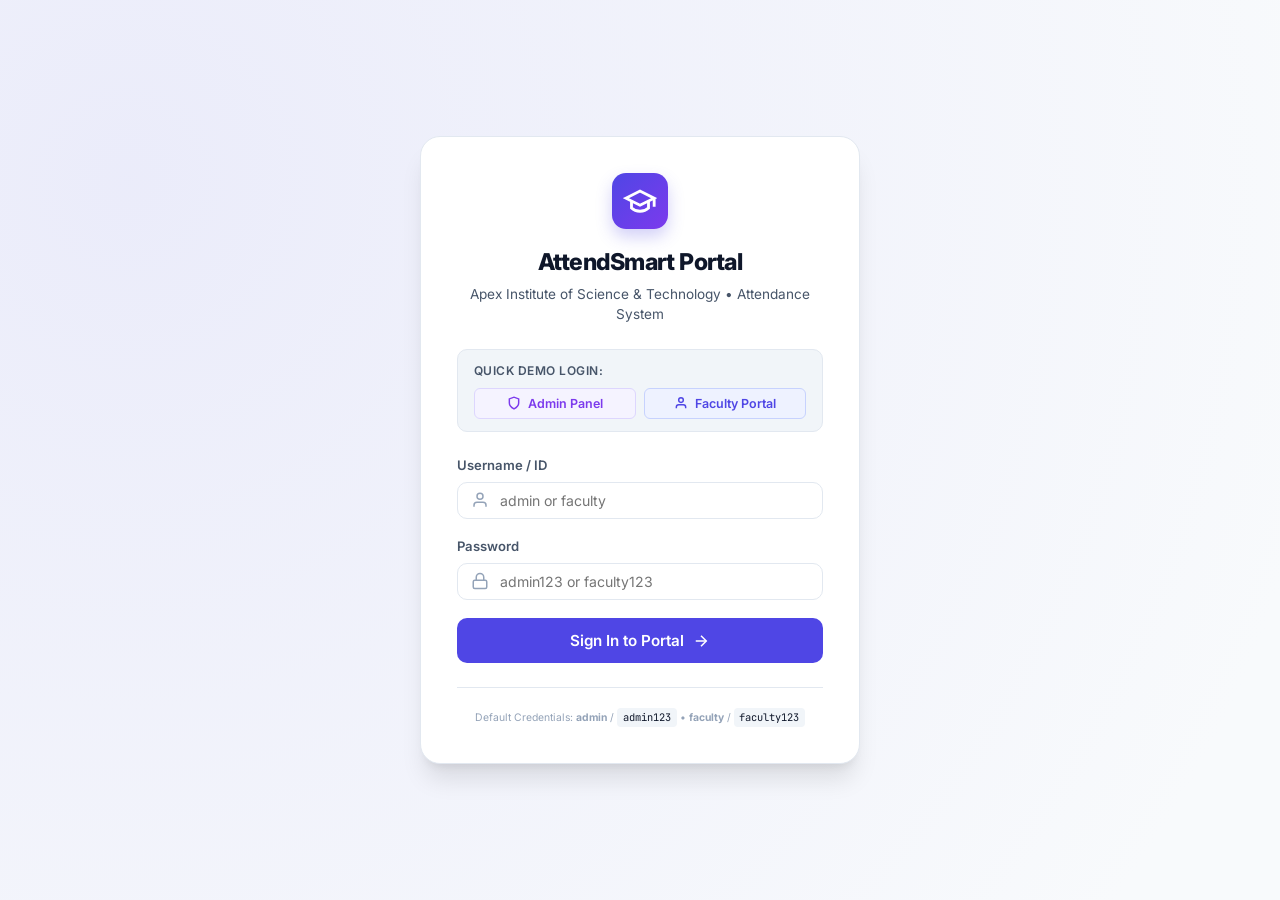
==== commit bab30566: "feat: add admin panel login with role-based authentication, faculty roster, and institutional settin" ====
--- a/docs/index.html
+++ b/docs/index.html
@@ -3,7 +3,7 @@
 <head>
     <meta charset="UTF-8">
     <meta name="viewport" content="width=device-width, initial-scale=1.0">
-    <title>Faculty Attendance Portal | Student Attendance Management System</title>
+    <title>AttendSmart | Student Attendance Management & Admin Portal</title>
     <link rel="stylesheet" href="css/style.css">
     <!-- Google Fonts for modern typography -->
     <link rel="preconnect" href="https://fonts.googleapis.com">
@@ -11,23 +11,91 @@
     <link href="https://fonts.googleapis.com/css2?family=Inter:wght@300;400;500;600;700;800&family=JetBrains+Mono:wght@400;500&display=swap" rel="stylesheet">
 </head>
 <body>
-    <div class="app-layout">
+
+    <!-- ====================================================================
+         1. LOGIN SCREEN (Shown when not authenticated)
+         ==================================================================== -->
+    <div id="loginScreen" class="login-wrapper">
+        <div class="login-card">
+            <div class="login-header">
+                <div class="login-logo">
+                    <svg width="34" height="34" viewBox="0 0 24 24" fill="none" stroke="currentColor" stroke-width="2">
+                        <path d="M22 10v6M2 10l10-5 10 5-10 5z"></path>
+                        <path d="M6 12v5c3 3 9 3 12 0v-5"></path>
+                    </svg>
+                </div>
+                <h2>AttendSmart Portal</h2>
+                <p id="loginInstitutionTag">Student Attendance Management System</p>
+            </div>
+
+            <!-- Role Quick Pick Pills -->
+            <div class="quick-login-strip">
+                <span class="quick-title">Quick Demo Login:</span>
+                <div class="quick-buttons">
+                    <button type="button" class="btn-pill admin-pill" onclick="app.quickLogin('admin')">
+                        <svg width="14" height="14" viewBox="0 0 24 24" fill="none" stroke="currentColor" stroke-width="2.5"><path d="M12 22s8-4 8-10V5l-8-3-8 3v7c0 6 8 10 8 10z"></path></svg>
+                        Admin Panel
+                    </button>
+                    <button type="button" class="btn-pill faculty-pill" onclick="app.quickLogin('faculty')">
+                        <svg width="14" height="14" viewBox="0 0 24 24" fill="none" stroke="currentColor" stroke-width="2.5"><path d="M20 21v-2a4 4 0 0 0-4-4H8a4 4 0 0 0-4 4v2"></path><circle cx="12" cy="7" r="4"></circle></svg>
+                        Faculty Portal
+                    </button>
+                </div>
+            </div>
+
+            <form id="loginForm" onsubmit="app.handleLoginFormSubmit(event)" class="login-form">
+                <div id="loginAlert" class="alert-box alert-error" style="display: none;"></div>
+
+                <div class="form-group">
+                    <label for="loginUsername">Username / ID</label>
+                    <div class="input-with-icon">
+                        <svg width="18" height="18" viewBox="0 0 24 24" fill="none" stroke="currentColor" stroke-width="2"><path d="M20 21v-2a4 4 0 0 0-4-4H8a4 4 0 0 0-4 4v2"></path><circle cx="12" cy="7" r="4"></circle></svg>
+                        <input type="text" id="loginUsername" class="form-control" placeholder="admin or faculty" required autocomplete="username">
+                    </div>
+                </div>
+
+                <div class="form-group">
+                    <label for="loginPassword">Password</label>
+                    <div class="input-with-icon">
+                        <svg width="18" height="18" viewBox="0 0 24 24" fill="none" stroke="currentColor" stroke-width="2"><rect x="3" y="11" width="18" height="11" rx="2" ry="2"></rect><path d="M7 11V7a5 5 0 0 1 10 0v4"></path></svg>
+                        <input type="password" id="loginPassword" class="form-control" placeholder="admin123 or faculty123" required autocomplete="current-password">
+                    </div>
+                </div>
+
+                <button type="submit" id="loginSubmitBtn" class="btn btn-primary btn-block btn-lg">
+                    <span>Sign In to Portal</span>
+                    <svg width="18" height="18" viewBox="0 0 24 24" fill="none" stroke="currentColor" stroke-width="2"><line x1="5" y1="12" x2="19" y2="12"></line><polyline points="12 5 19 12 12 19"></polyline></svg>
+                </button>
+            </form>
+
+            <div class="login-footer">
+                <div class="credentials-hint">
+                    <small>Default Credentials: <strong>admin</strong> / <code>admin123</code> &bull; <strong>faculty</strong> / <code>faculty123</code></small>
+                </div>
+            </div>
+        </div>
+    </div>
+
+    <!-- ====================================================================
+         2. MAIN APPLICATION (Shown when authenticated)
+         ==================================================================== -->
+    <div class="app-layout" id="mainAppLayout" style="display: none;">
         <!-- Sidebar Navigation -->
         <aside class="sidebar" id="sidebar">
             <div class="sidebar-header">
                 <div class="brand-logo">
-                    <svg width="28" height="28" viewBox="0 0 24 24" fill="none" stroke="currentColor" stroke-width="2">
+                    <svg width="26" height="26" viewBox="0 0 24 24" fill="none" stroke="currentColor" stroke-width="2">
                         <path d="M22 10v6M2 10l10-5 10 5-10 5z"></path>
                         <path d="M6 12v5c3 3 9 3 12 0v-5"></path>
                     </svg>
                 </div>
                 <div class="brand-info">
                     <h2>AttendSmart</h2>
-                    <span>Faculty Management</span>
-                </div>
-            </div>
-
-            <!-- Mode Indicator -->
+                    <span id="sidebarRoleBadge" class="role-badge">Faculty Portal</span>
+                </div>
+            </div>
+
+            <!-- Mode Indicator (Java vs GitHub Pages) -->
             <div class="mode-badge-container">
                 <div id="backendStatusBadge" class="mode-badge connected">
                     <span class="status-dot"></span>
@@ -36,6 +104,7 @@
             </div>
 
             <nav class="sidebar-nav">
+                <!-- Common Navigation -->
                 <button class="nav-item active" data-tab="dashboard">
                     <svg width="20" height="20" viewBox="0 0 24 24" fill="none" stroke="currentColor" stroke-width="2">
                         <rect x="3" y="3" width="7" height="7"></rect>
@@ -45,6 +114,7 @@
                     </svg>
                     <span>Dashboard</span>
                 </button>
+
                 <button class="nav-item" data-tab="take-attendance">
                     <svg width="20" height="20" viewBox="0 0 24 24" fill="none" stroke="currentColor" stroke-width="2">
                         <path d="M9 11l3 3L22 4"></path>
@@ -53,6 +123,7 @@
                     <span>Take Attendance</span>
                     <span class="badge-quick">Fast</span>
                 </button>
+
                 <button class="nav-item" data-tab="students">
                     <svg width="20" height="20" viewBox="0 0 24 24" fill="none" stroke="currentColor" stroke-width="2">
                         <path d="M17 21v-2a4 4 0 0 0-4-4H5a4 4 0 0 0-4 4v2"></path>
@@ -62,6 +133,7 @@
                     </svg>
                     <span>Students</span>
                 </button>
+
                 <button class="nav-item" data-tab="defaulters">
                     <svg width="20" height="20" viewBox="0 0 24 24" fill="none" stroke="currentColor" stroke-width="2">
                         <path d="M10.29 3.86L1.82 18a2 2 0 0 0 1.71 3h16.94a2 2 0 0 0 1.71-3L13.71 3.86a2 2 0 0 0-3.42 0z"></path>
@@ -71,6 +143,7 @@
                     <span>Defaulters Alert</span>
                     <span id="navDefaulterCount" class="badge-count">0</span>
                 </button>
+
                 <button class="nav-item" data-tab="reports">
                     <svg width="20" height="20" viewBox="0 0 24 24" fill="none" stroke="currentColor" stroke-width="2">
                         <line x1="18" y1="20" x2="18" y2="10"></line>
@@ -79,6 +152,7 @@
                     </svg>
                     <span>Reports & Export</span>
                 </button>
+
                 <button class="nav-item" data-tab="courses">
                     <svg width="20" height="20" viewBox="0 0 24 24" fill="none" stroke="currentColor" stroke-width="2">
                         <path d="M4 19.5A2.5 2.5 0 0 1 6.5 17H20"></path>
@@ -86,15 +160,43 @@
                     </svg>
                     <span>Courses</span>
                 </button>
+
+                <!-- ADMIN-ONLY TABS (Visible only for role = ADMIN) -->
+                <div class="admin-nav-group" id="adminNavGroup">
+                    <div class="nav-heading">ADMIN PANEL</div>
+                    <button class="nav-item" data-tab="admin-faculty">
+                        <svg width="20" height="20" viewBox="0 0 24 24" fill="none" stroke="currentColor" stroke-width="2">
+                            <path d="M16 21v-2a4 4 0 0 0-4-4H5a4 4 0 0 0-4 4v2"></path>
+                            <circle cx="8.5" cy="7" r="4"></circle>
+                            <line x1="20" y1="8" x2="20" y2="14"></line>
+                            <line x1="23" y1="11" x2="17" y2="11"></line>
+                        </svg>
+                        <span>Faculty Roster</span>
+                    </button>
+                    <button class="nav-item" data-tab="admin-settings">
+                        <svg width="20" height="20" viewBox="0 0 24 24" fill="none" stroke="currentColor" stroke-width="2">
+                            <circle cx="12" cy="12" r="3"></circle>
+                            <path d="M19.4 15a1.65 1.65 0 0 0 .33 1.82l.06.06a2 2 0 0 1 0 2.83 2 2 0 0 1-2.83 0l-.06-.06a1.65 1.65 0 0 0-1.82-.33 1.65 1.65 0 0 0-1 1.51V21a2 2 0 0 1-2 2 2 2 0 0 1-2-2v-.09A1.65 1.65 0 0 0 9 19.4a1.65 1.65 0 0 0-1.82.33l-.06.06a2 2 0 0 1-2.83 0 2 2 0 0 1 0-2.83l.06-.06a1.65 1.65 0 0 0 .33-1.82 1.65 1.65 0 0 0-1.51-1H3a2 2 0 0 1-2-2 2 2 0 0 1 2-2h.09A1.65 1.65 0 0 0 4.6 9a1.65 1.65 0 0 0-.33-1.82l-.06-.06a2 2 0 0 1 0-2.83 2 2 0 0 1 2.83 0l.06.06a1.65 1.65 0 0 0 1.82.33H9a1.65 1.65 0 0 0 1-1.51V3a2 2 0 0 1 2-2 2 2 0 0 1 2 2v.09a1.65 1.65 0 0 0 1 1.51 1.65 1.65 0 0 0 1.82-.33l.06-.06a2 2 0 0 1 2.83 0 2 2 0 0 1 0 2.83l-.06.06a1.65 1.65 0 0 0-.33 1.82V9a1.65 1.65 0 0 0 1.51 1H21a2 2 0 0 1 2 2 2 2 0 0 1-2 2h-.09a1.65 1.65 0 0 0-1.51 1z"></path>
+                        </svg>
+                        <span>System Settings</span>
+                    </button>
+                </div>
             </nav>
 
             <div class="sidebar-footer">
                 <div class="faculty-profile">
-                    <div class="avatar">DR</div>
+                    <div class="avatar" id="sidebarAvatar">AD</div>
                     <div class="profile-meta">
-                        <strong>Faculty Portal</strong>
-                        <span>Academic Year 2026-27</span>
-                    </div>
+                        <strong id="sidebarUserName">Administrator</strong>
+                        <span id="sidebarUserRole">System Admin</span>
+                    </div>
+                    <button class="btn-logout" onclick="app.logout()" title="Logout">
+                        <svg width="18" height="18" viewBox="0 0 24 24" fill="none" stroke="currentColor" stroke-width="2">
+                            <path d="M9 21H5a2 2 0 0 1-2-2V5a2 2 0 0 1 2-2h4"></path>
+                            <polyline points="16 17 21 12 16 7"></polyline>
+                            <line x1="21" y1="12" x2="9" y2="12"></line>
+                        </svg>
+                    </button>
                 </div>
             </div>
         </aside>
@@ -115,6 +217,7 @@
                     <span id="currentDateDisplay" class="date-tag"></span>
                 </div>
                 <div class="topbar-actions">
+                    <span id="topbarRoleIndicator" class="badge badge-info">Admin</span>
                     <button class="btn btn-primary" onclick="app.showTakeAttendanceTab()">
                         <svg width="16" height="16" viewBox="0 0 24 24" fill="none" stroke="currentColor" stroke-width="2.5">
                             <line x1="12" y1="5" x2="12" y2="19"></line>
@@ -122,6 +225,7 @@
                         </svg>
                         Take Attendance
                     </button>
+                    <button class="btn btn-secondary btn-sm" onclick="app.logout()">Logout</button>
                 </div>
             </header>
 
@@ -154,7 +258,7 @@
                             <div class="metric-data">
                                 <span class="metric-label">Avg Attendance</span>
                                 <h3 id="statOverallRate" class="metric-value">--%</h3>
-                                <span class="metric-sub text-success">Institute Target: 75%+</span>
+                                <span class="metric-sub text-success" id="statThresholdSub">Requirement: 75%+</span>
                             </div>
                         </div>
 
@@ -183,9 +287,9 @@
                                 </svg>
                             </div>
                             <div class="metric-data">
-                                <span class="metric-label">Defaulters (<75%)</span>
+                                <span class="metric-label">Defaulters</span>
                                 <h3 id="statDefaulters" class="metric-value text-danger">--</h3>
-                                <span class="metric-sub">Need Recovery Warning</span>
+                                <span class="metric-sub">Below Exam Cutoff</span>
                             </div>
                         </div>
                     </div>
@@ -195,7 +299,7 @@
                         <div class="card">
                             <div class="card-header">
                                 <h3>Course Attendance Health</h3>
-                                <span class="badge">Current Term</span>
+                                <span class="badge" id="healthTermBadge">Fall 2026</span>
                             </div>
                             <div class="card-body" id="courseHealthList">
                                 <!-- Dynamic course health bars -->
@@ -204,29 +308,29 @@
 
                         <div class="card">
                             <div class="card-header">
-                                <h3>Faculty Quick Workflow</h3>
-                                <span class="badge-success">Saves 15 mins/day</span>
+                                <h3>Faculty Productivity Features</h3>
+                                <span class="badge-success">Workflow Ready</span>
                             </div>
                             <div class="card-body faculty-tips">
                                 <div class="tip-step">
                                     <div class="step-num">1</div>
                                     <div class="step-desc">
-                                        <strong>Select Course & Lecture Slot</strong>
-                                        <p>Pick your current subject and date in "Take Attendance".</p>
+                                        <strong>1-Click "Mark All Present"</strong>
+                                        <p>Mark 60+ students present instantly, then simply tap the 2-3 absent students!</p>
                                     </div>
                                 </div>
                                 <div class="tip-step">
                                     <div class="step-num">2</div>
                                     <div class="step-desc">
-                                        <strong>1-Click "Mark All Present"</strong>
-                                        <p>Don't call every name. Mark all present in 1 click, then only tap the 2-3 absent students!</p>
+                                        <strong>Automatic Recovery Estimator</strong>
+                                        <p>Calculates consecutive classes needed to restore exam eligibility for attendance defaulters.</p>
                                     </div>
                                 </div>
                                 <div class="tip-step">
                                     <div class="step-num">3</div>
                                     <div class="step-desc">
-                                        <strong>Instant Defaulter Alert & CSV Export</strong>
-                                        <p>Automatically flags students below 75% for exam hall ticket eligibility.</p>
+                                        <strong>Admin Institution Controls</strong>
+                                        <p>Admins can configure cutoffs, manage faculty, and export complete database backups.</p>
                                     </div>
                                 </div>
                             </div>
@@ -412,12 +516,12 @@
                     </div>
                 </section>
 
-                <!-- TAB 4: DEFAULTERS ALERT (<75%) -->
+                <!-- TAB 4: DEFAULTERS ALERT -->
                 <section class="tab-pane" id="tab-defaulters">
                     <div class="card">
                         <div class="card-header defaulter-header">
                             <div>
-                                <h3>Attendance Shortage Warning List (<75%)</h3>
+                                <h3 id="defaulterTitle">Attendance Shortage Warning List (<span id="defaulterThresholdText">75</span>%)</h3>
                                 <p class="sub-text">Students falling short of the mandatory university attendance requirement for semester examinations.</p>
                             </div>
                             <div class="header-actions">
@@ -449,7 +553,7 @@
                                         <th>Attended / Total</th>
                                         <th>Current %</th>
                                         <th>Severity</th>
-                                        <th>Classes Needed to Reach 75%</th>
+                                        <th>Classes Needed to Recover</th>
                                     </tr>
                                 </thead>
                                 <tbody id="defaulterTableBody">
@@ -557,6 +661,105 @@
                         </div>
                     </div>
                 </section>
+
+                <!-- ========================================================
+                     ADMIN-EXCLUSIVE TABS
+                     ======================================================== -->
+
+                <!-- TAB 7: ADMIN FACULTY MANAGEMENT -->
+                <section class="tab-pane" id="tab-admin-faculty">
+                    <div class="card table-card">
+                        <div class="card-header toolbar-header">
+                            <div>
+                                <h3>Faculty & Instructor Roster (Admin)</h3>
+                                <p class="sub-text">Manage professors, lecturers, and their teaching credentials.</p>
+                            </div>
+                            <button class="btn btn-primary" onclick="app.openAddFacultyModal()">
+                                <svg width="16" height="16" viewBox="0 0 24 24" fill="none" stroke="currentColor" stroke-width="2">
+                                    <line x1="12" y1="5" x2="12" y2="19"></line>
+                                    <line x1="5" y1="12" x2="19" y2="12"></line>
+                                </svg>
+                                Add Faculty Member
+                            </button>
+                        </div>
+                        <div class="table-responsive">
+                            <table class="data-table">
+                                <thead>
+                                    <tr>
+                                        <th>Username</th>
+                                        <th>Faculty Name</th>
+                                        <th>Email Address</th>
+                                        <th>Department</th>
+                                        <th>Role</th>
+                                        <th>Assigned Courses</th>
+                                        <th>Action</th>
+                                    </tr>
+                                </thead>
+                                <tbody id="adminFacultyTableBody">
+                                    <!-- Populated via JS -->
+                                </tbody>
+                            </table>
+                        </div>
+                    </div>
+                </section>
+
+                <!-- TAB 8: ADMIN SYSTEM SETTINGS & BACKUP -->
+                <section class="tab-pane" id="tab-admin-settings">
+                    <div class="settings-grid">
+                        <div class="card">
+                            <div class="card-header">
+                                <h3>Institutional Attendance Rules</h3>
+                            </div>
+                            <form id="adminSettingsForm" onsubmit="app.saveAdminSettings(event)">
+                                <div class="form-group">
+                                    <label for="settingInstitutionName">Institution Name</label>
+                                    <input type="text" id="settingInstitutionName" class="form-control" value="Apex Institute of Science & Technology" required>
+                                </div>
+                                <div class="form-group" style="margin-top: 1rem;">
+                                    <label for="settingThreshold">Minimum Attendance Eligibility Threshold (%)</label>
+                                    <input type="number" id="settingThreshold" class="form-control" value="75" min="50" max="95" step="1" required>
+                                    <small class="text-secondary" style="margin-top: 0.25rem;">Students falling below this percentage are automatically flagged as Defaulters for semester exam hall tickets.</small>
+                                </div>
+                                <div class="form-group" style="margin-top: 1rem;">
+                                    <label for="settingAcademicTerm">Current Academic Term / Semester</label>
+                                    <input type="text" id="settingAcademicTerm" class="form-control" value="Academic Year 2026-27 (Fall Sem)" required>
+                                </div>
+                                <div style="margin-top: 1.5rem;">
+                                    <button type="submit" class="btn btn-primary">Save Institutional Settings</button>
+                                </div>
+                            </form>
+                        </div>
+
+                        <div class="card">
+                            <div class="card-header">
+                                <h3>System Data & Database Management</h3>
+                            </div>
+                            <div class="backup-actions">
+                                <div class="action-row">
+                                    <div>
+                                        <strong>Export Complete JSON Database</strong>
+                                        <p class="sub-text">Download a complete backup snapshot of students, courses, attendance sessions, and users.</p>
+                                    </div>
+                                    <button type="button" class="btn btn-secondary" onclick="app.exportFullDatabaseJson()">
+                                        <svg width="16" height="16" viewBox="0 0 24 24" fill="none" stroke="currentColor" stroke-width="2"><path d="M21 15v4a2 2 0 0 1-2 2H5a2 2 0 0 1-2-2v-4"></path><polyline points="7 10 12 15 17 10"></polyline><line x1="12" y1="15" x2="12" y2="3"></line></svg>
+                                        Backup DB (JSON)
+                                    </button>
+                                </div>
+                                <hr style="border: none; border-top: 1px solid var(--border-color); margin: 1rem 0;">
+                                <div class="action-row">
+                                    <div>
+                                        <strong>Reset Database to Sample Defaults</strong>
+                                        <p class="sub-text">Restores sample student records, courses, and attendance logs for demonstration.</p>
+                                    </div>
+                                    <button type="button" class="btn btn-outline-danger" onclick="app.resetSystemData()">
+                                        <svg width="16" height="16" viewBox="0 0 24 24" fill="none" stroke="currentColor" stroke-width="2"><path d="M2.5 2v6h6M21.5 22v-6h-6"/><path d="M22 11.5A10 10 0 0 0 3.2 7.2M2 12.5a10 10 0 0 0 18.8 4.2"/></svg>
+                                        Reset to Sample Data
+                                    </button>
+                                </div>
+                            </div>
+                        </div>
+                    </div>
+                </section>
             </div>
         </main>
     </div>
@@ -632,6 +835,54 @@
                 <div class="modal-footer">
                     <button type="button" class="btn btn-secondary" onclick="app.closeModal('addCourseModal')">Cancel</button>
                     <button type="submit" class="btn btn-primary">Create Course</button>
+                </div>
+            </form>
+        </div>
+    </div>
+
+    <!-- MODAL: ADD FACULTY (ADMIN ONLY) -->
+    <div class="modal" id="addFacultyModal">
+        <div class="modal-backdrop" onclick="app.closeModal('addFacultyModal')"></div>
+        <div class="modal-dialog">
+            <div class="modal-header">
+                <h3>Register Faculty Member</h3>
+                <button class="btn-close" onclick="app.closeModal('addFacultyModal')">&times;</button>
+            </div>
+            <form id="addFacultyForm" onsubmit="app.saveNewFaculty(event)">
+                <div class="modal-body">
+                    <div class="form-group">
+                        <label for="facultyUsername">Username *</label>
+                        <input type="text" id="facultyUsername" class="form-control" placeholder="e.g. jdoe" required>
+                    </div>
+                    <div class="form-group">
+                        <label for="facultyName">Full Name *</label>
+                        <input type="text" id="facultyName" class="form-control" placeholder="e.g. Dr. Jane Doe" required>
+                    </div>
+                    <div class="form-group">
+                        <label for="facultyEmail">Email Address *</label>
+                        <input type="email" id="facultyEmail" class="form-control" placeholder="e.g. jdoe@college.edu" required>
+                    </div>
+                    <div class="form-row">
+                        <div class="form-group">
+                            <label for="facultyDept">Department</label>
+                            <input type="text" id="facultyDept" class="form-control" value="Computer Science">
+                        </div>
+                        <div class="form-group">
+                            <label for="facultyRole">Role</label>
+                            <select id="facultyRole" class="form-control">
+                                <option value="FACULTY">Faculty / Instructor</option>
+                                <option value="ADMIN">System Administrator</option>
+                            </select>
+                        </div>
+                    </div>
+                    <div class="form-group">
+                        <label for="facultyPassword">Initial Password</label>
+                        <input type="password" id="facultyPassword" class="form-control" value="faculty123">
+                    </div>
+                </div>
+                <div class="modal-footer">
+                    <button type="button" class="btn btn-secondary" onclick="app.closeModal('addFacultyModal')">Cancel</button>
+                    <button type="submit" class="btn btn-primary">Add Faculty</button>
                 </div>
             </form>
         </div>
--- a/docs/css/style.css
+++ b/docs/css/style.css
@@ -1,6 +1,6 @@
 /* ==========================================================================
-   AttendSmart - Student Attendance Management System Stylesheet
-   Crafted for Faculty Efficiency, High Clarity, and Full Responsiveness
+   AttendSmart - Student Attendance Management & Admin System Stylesheet
+   Crafted for Faculty & Administrator Efficiency, Clarity & Responsiveness
    ========================================================================== */
 
 :root {
@@ -8,6 +8,11 @@
     --primary-hover: #4338ca;
     --primary-light: #eef2ff;
     --primary-border: #c7d2fe;
+
+    --admin-accent: #7c3aed;
+    --admin-accent-hover: #6d28d9;
+    --admin-light: #f5f3ff;
+    --admin-border: #ddd6fe;
 
     --success: #10b981;
     --success-bg: #ecfdf5;
@@ -41,11 +46,13 @@
     --radius-sm: 6px;
     --radius-md: 10px;
     --radius-lg: 14px;
+    --radius-xl: 20px;
     --radius-full: 9999px;
 
     --shadow-sm: 0 1px 2px 0 rgba(0, 0, 0, 0.05);
     --shadow-md: 0 4px 6px -1px rgba(0, 0, 0, 0.1), 0 2px 4px -2px rgba(0, 0, 0, 0.08);
     --shadow-lg: 0 10px 15px -3px rgba(0, 0, 0, 0.1), 0 4px 6px -4px rgba(0, 0, 0, 0.08);
+    --shadow-xl: 0 20px 25px -5px rgba(0, 0, 0, 0.1), 0 8px 10px -6px rgba(0, 0, 0, 0.08);
 
     --font-sans: 'Inter', -apple-system, BlinkMacSystemFont, 'Segoe UI', Roboto, sans-serif;
     --font-mono: 'JetBrains Mono', monospace;
@@ -67,6 +74,187 @@
 }
 
 /* --------------------------------------------------------------------------
+   LOGIN SCREEN
+   -------------------------------------------------------------------------- */
+.login-wrapper {
+    min-height: 100vh;
+    display: flex;
+    align-items: center;
+    justify-content: center;
+    background: radial-gradient(circle at 10% 20%, rgba(79, 70, 229, 0.08) 0%, rgba(248, 250, 252, 1) 90%);
+    padding: 1.5rem;
+}
+
+.login-card {
+    background: #ffffff;
+    border-radius: var(--radius-xl);
+    border: 1px solid var(--border-color);
+    box-shadow: var(--shadow-xl);
+    width: 100%;
+    max-width: 440px;
+    padding: 2.25rem;
+    animation: loginFadeIn 0.35s ease;
+}
+
+@keyframes loginFadeIn {
+    from { opacity: 0; transform: translateY(16px); }
+    to { opacity: 1; transform: translateY(0); }
+}
+
+.login-header {
+    text-align: center;
+    margin-bottom: 1.5rem;
+}
+
+.login-logo {
+    width: 56px;
+    height: 56px;
+    margin: 0 auto 1rem;
+    background: linear-gradient(135deg, var(--primary), var(--admin-accent));
+    border-radius: var(--radius-lg);
+    display: flex;
+    align-items: center;
+    justify-content: center;
+    color: #fff;
+    box-shadow: 0 8px 16px rgba(79, 70, 229, 0.25);
+}
+
+.login-header h2 {
+    font-size: 1.45rem;
+    font-weight: 800;
+    letter-spacing: -0.02em;
+    color: var(--text-primary);
+}
+
+.login-header p {
+    font-size: 0.85rem;
+    color: var(--text-secondary);
+    margin-top: 0.25rem;
+}
+
+.quick-login-strip {
+    background: #f1f5f9;
+    padding: 0.75rem 1rem;
+    border-radius: var(--radius-md);
+    margin-bottom: 1.5rem;
+    border: 1px solid var(--border-color);
+}
+
+.quick-title {
+    font-size: 0.75rem;
+    font-weight: 600;
+    color: var(--text-secondary);
+    display: block;
+    margin-bottom: 0.5rem;
+    text-transform: uppercase;
+    letter-spacing: 0.04em;
+}
+
+.quick-buttons {
+    display: flex;
+    gap: 0.5rem;
+}
+
+.btn-pill {
+    flex: 1;
+    display: inline-flex;
+    align-items: center;
+    justify-content: center;
+    gap: 0.4rem;
+    padding: 0.45rem 0.65rem;
+    font-size: 0.78rem;
+    font-weight: 600;
+    font-family: inherit;
+    border-radius: var(--radius-sm);
+    cursor: pointer;
+    border: 1px solid transparent;
+    transition: all 0.2s ease;
+}
+
+.admin-pill {
+    background: var(--admin-light);
+    color: var(--admin-accent);
+    border-color: var(--admin-border);
+}
+
+.admin-pill:hover {
+    background: var(--admin-accent);
+    color: #fff;
+}
+
+.faculty-pill {
+    background: var(--primary-light);
+    color: var(--primary);
+    border-color: var(--primary-border);
+}
+
+.faculty-pill:hover {
+    background: var(--primary);
+    color: #fff;
+}
+
+.login-form {
+    display: flex;
+    flex-direction: column;
+    gap: 1.15rem;
+}
+
+.input-with-icon {
+    position: relative;
+    display: flex;
+    align-items: center;
+}
+
+.input-with-icon svg {
+    position: absolute;
+    left: 0.85rem;
+    color: var(--text-muted);
+    pointer-events: none;
+}
+
+.input-with-icon .form-control {
+    padding-left: 2.6rem;
+    width: 100%;
+}
+
+.btn-block {
+    width: 100%;
+}
+
+.login-footer {
+    margin-top: 1.5rem;
+    padding-top: 1.25rem;
+    border-top: 1px solid var(--border-color);
+    text-align: center;
+}
+
+.credentials-hint {
+    font-size: 0.78rem;
+    color: var(--text-muted);
+}
+
+.credentials-hint code {
+    background: #f1f5f9;
+    padding: 0.15rem 0.35rem;
+    border-radius: 4px;
+    font-family: var(--font-mono);
+    color: var(--text-primary);
+}
+
+.alert-box {
+    padding: 0.75rem 1rem;
+    border-radius: var(--radius-md);
+    font-size: 0.82rem;
+    font-weight: 500;
+}
+
+.alert-error {
+    background: var(--danger-bg);
+    color: var(--danger);
+    border: 1px solid var(--danger-border);
+}
+
+/* --------------------------------------------------------------------------
    App Layout & Sidebar
    -------------------------------------------------------------------------- */
 .app-layout {
@@ -94,9 +282,9 @@
 }
 
 .brand-logo {
-    width: 44px;
-    height: 44px;
-    background: linear-gradient(135deg, var(--primary), #818cf8);
+    width: 42px;
+    height: 42px;
+    background: linear-gradient(135deg, var(--primary), var(--admin-accent));
     border-radius: var(--radius-md);
     display: flex;
     align-items: center;
@@ -112,12 +300,16 @@
     color: #fff;
 }
 
-.brand-info span {
-    font-size: 0.75rem;
-    color: var(--text-muted);
+.role-badge {
+    font-size: 0.72rem;
+    color: #93c5fd;
     text-transform: uppercase;
     letter-spacing: 0.05em;
-    font-weight: 500;
+    font-weight: 600;
+}
+
+.role-badge.admin-role {
+    color: #c4b5fd;
 }
 
 /* Mode Status Badge */
@@ -162,6 +354,24 @@
     display: flex;
     flex-direction: column;
     gap: 0.35rem;
+    overflow-y: auto;
+}
+
+.nav-heading {
+    font-size: 0.68rem;
+    text-transform: uppercase;
+    letter-spacing: 0.08em;
+    color: var(--text-muted);
+    font-weight: 700;
+    padding: 0.75rem 0.75rem 0.25rem;
+}
+
+.admin-nav-group {
+    display: flex;
+    flex-direction: column;
+    gap: 0.35rem;
+    margin-top: 0.5rem;
+    border-top: 1px solid rgba(255, 255, 255, 0.08);
 }
 
 .nav-item {
@@ -238,21 +448,46 @@
     justify-content: center;
     font-weight: 700;
     font-size: 0.85rem;
+    flex-shrink: 0;
 }
 
 .profile-meta {
     display: flex;
     flex-direction: column;
+    flex: 1;
+    min-width: 0;
 }
 
 .profile-meta strong {
     font-size: 0.85rem;
     color: #f8fafc;
+    white-space: nowrap;
+    overflow: hidden;
+    text-overflow: ellipsis;
 }
 
 .profile-meta span {
     font-size: 0.7rem;
     color: var(--text-muted);
+}
+
+.btn-logout {
+    background: rgba(255, 255, 255, 0.08);
+    border: none;
+    color: var(--text-muted);
+    width: 32px;
+    height: 32px;
+    border-radius: var(--radius-sm);
+    display: flex;
+    align-items: center;
+    justify-content: center;
+    cursor: pointer;
+    transition: all 0.2s ease;
+}
+
+.btn-logout:hover {
+    background: rgba(239, 68, 68, 0.2);
+    color: #ef4444;
 }
 
 /* --------------------------------------------------------------------------
@@ -307,6 +542,12 @@
     border-radius: var(--radius-full);
     border: 1px solid var(--border-color);
     font-weight: 500;
+}
+
+.topbar-actions {
+    display: flex;
+    align-items: center;
+    gap: 0.75rem;
 }
 
 .content-scroll {
@@ -417,7 +658,6 @@
     gap: 1.5rem;
 }
 
-/* Faculty Workflow Steps */
 .faculty-tips {
     display: flex;
     flex-direction: column;
@@ -634,6 +874,27 @@
 }
 
 /* --------------------------------------------------------------------------
+   Settings & Admin Grid
+   -------------------------------------------------------------------------- */
+.settings-grid {
+    display: grid;
+    grid-template-columns: 1fr 1fr;
+    gap: 1.5rem;
+}
+
+.backup-actions {
+    display: flex;
+    flex-direction: column;
+}
+
+.action-row {
+    display: flex;
+    align-items: center;
+    justify-content: space-between;
+    gap: 1rem;
+}
+
+/* --------------------------------------------------------------------------
    Tables
    -------------------------------------------------------------------------- */
 .table-responsive {
@@ -782,17 +1043,6 @@
 
 .btn-outline-danger:hover {
     background: var(--danger);
-    color: #fff;
-}
-
-.btn-outline-primary {
-    background: #fff;
-    border-color: var(--primary);
-    color: var(--primary);
-}
-
-.btn-outline-primary:hover {
-    background: var(--primary);
     color: #fff;
 }
 
@@ -975,7 +1225,7 @@
     .session-form-row {
         grid-template-columns: 1fr 1fr;
     }
-    .dashboard-grid {
+    .dashboard-grid, .settings-grid {
         grid-template-columns: 1fr;
     }
 }
@@ -1019,7 +1269,7 @@
 }
 
 @media print {
-    .sidebar, .topbar, .topbar-actions, .attendance-toolbar, .btn, .footer-hint, .mode-badge-container {
+    .sidebar, .topbar, .topbar-actions, .attendance-toolbar, .btn, .footer-hint, .mode-badge-container, .login-wrapper {
         display: none !important;
     }
     .main-wrapper {
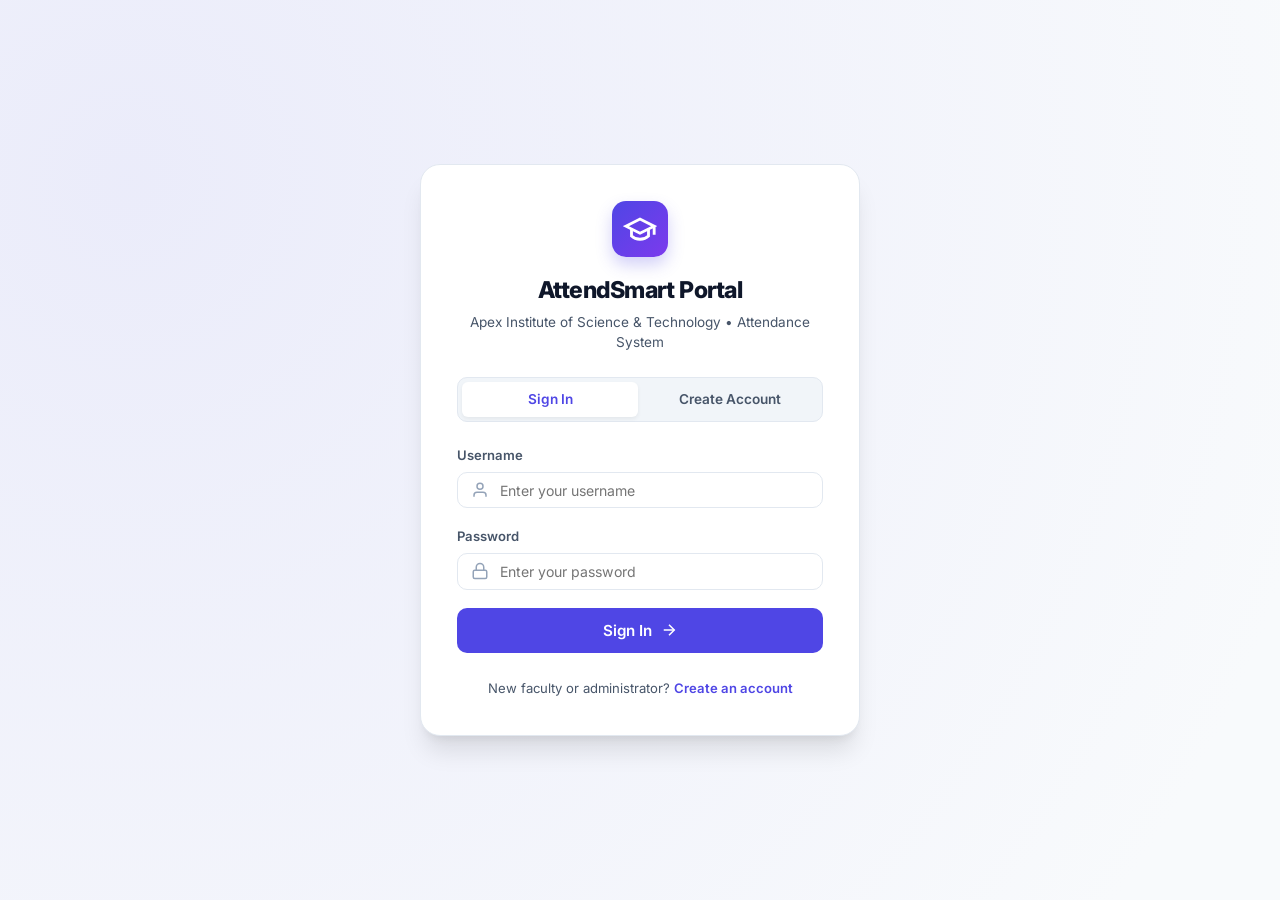
==== commit e8b8c62a: "feat: user signup, clean initial state, hidden credentials, Admin@123 password" ====
--- a/docs/index.html
+++ b/docs/index.html
@@ -28,29 +28,25 @@
                 <p id="loginInstitutionTag">Student Attendance Management System</p>
             </div>
 
-            <!-- Role Quick Pick Pills -->
-            <div class="quick-login-strip">
-                <span class="quick-title">Quick Demo Login:</span>
-                <div class="quick-buttons">
-                    <button type="button" class="btn-pill admin-pill" onclick="app.quickLogin('admin')">
-                        <svg width="14" height="14" viewBox="0 0 24 24" fill="none" stroke="currentColor" stroke-width="2.5"><path d="M12 22s8-4 8-10V5l-8-3-8 3v7c0 6 8 10 8 10z"></path></svg>
-                        Admin Panel
-                    </button>
-                    <button type="button" class="btn-pill faculty-pill" onclick="app.quickLogin('faculty')">
-                        <svg width="14" height="14" viewBox="0 0 24 24" fill="none" stroke="currentColor" stroke-width="2.5"><path d="M20 21v-2a4 4 0 0 0-4-4H8a4 4 0 0 0-4 4v2"></path><circle cx="12" cy="7" r="4"></circle></svg>
-                        Faculty Portal
-                    </button>
-                </div>
-            </div>
-
+            <!-- Auth Tab Switcher -->
+            <div class="auth-tabs">
+                <button type="button" class="auth-tab-btn active" id="tabBtnSignIn" onclick="app.switchAuthTab('signin')">
+                    Sign In
+                </button>
+                <button type="button" class="auth-tab-btn" id="tabBtnSignUp" onclick="app.switchAuthTab('signup')">
+                    Create Account
+                </button>
+            </div>
+
+            <!-- 1. SIGN IN FORM -->
             <form id="loginForm" onsubmit="app.handleLoginFormSubmit(event)" class="login-form">
                 <div id="loginAlert" class="alert-box alert-error" style="display: none;"></div>
 
                 <div class="form-group">
-                    <label for="loginUsername">Username / ID</label>
+                    <label for="loginUsername">Username</label>
                     <div class="input-with-icon">
                         <svg width="18" height="18" viewBox="0 0 24 24" fill="none" stroke="currentColor" stroke-width="2"><path d="M20 21v-2a4 4 0 0 0-4-4H8a4 4 0 0 0-4 4v2"></path><circle cx="12" cy="7" r="4"></circle></svg>
-                        <input type="text" id="loginUsername" class="form-control" placeholder="admin or faculty" required autocomplete="username">
+                        <input type="text" id="loginUsername" class="form-control" placeholder="Enter your username" required autocomplete="username">
                     </div>
                 </div>
 
@@ -58,21 +54,67 @@
                     <label for="loginPassword">Password</label>
                     <div class="input-with-icon">
                         <svg width="18" height="18" viewBox="0 0 24 24" fill="none" stroke="currentColor" stroke-width="2"><rect x="3" y="11" width="18" height="11" rx="2" ry="2"></rect><path d="M7 11V7a5 5 0 0 1 10 0v4"></path></svg>
-                        <input type="password" id="loginPassword" class="form-control" placeholder="admin123 or faculty123" required autocomplete="current-password">
+                        <input type="password" id="loginPassword" class="form-control" placeholder="Enter your password" required autocomplete="current-password">
                     </div>
                 </div>
 
                 <button type="submit" id="loginSubmitBtn" class="btn btn-primary btn-block btn-lg">
-                    <span>Sign In to Portal</span>
+                    <span>Sign In</span>
                     <svg width="18" height="18" viewBox="0 0 24 24" fill="none" stroke="currentColor" stroke-width="2"><line x1="5" y1="12" x2="19" y2="12"></line><polyline points="12 5 19 12 12 19"></polyline></svg>
                 </button>
+
+                <div class="auth-switch-link">
+                    <span>New faculty or administrator? <a href="javascript:void(0)" onclick="app.switchAuthTab('signup')">Create an account</a></span>
+                </div>
             </form>
 
-            <div class="login-footer">
-                <div class="credentials-hint">
-                    <small>Default Credentials: <strong>admin</strong> / <code>admin123</code> &bull; <strong>faculty</strong> / <code>faculty123</code></small>
-                </div>
-            </div>
+            <!-- 2. SIGN UP / REGISTER FORM -->
+            <form id="signupForm" onsubmit="app.handleSignupFormSubmit(event)" class="login-form" style="display: none;">
+                <div id="signupAlert" class="alert-box alert-error" style="display: none;"></div>
+
+                <div class="form-group">
+                    <label for="signupName">Full Name *</label>
+                    <input type="text" id="signupName" class="form-control" placeholder="e.g. Dr. Jane Smith" required>
+                </div>
+
+                <div class="form-group">
+                    <label for="signupEmail">Email Address *</label>
+                    <input type="email" id="signupEmail" class="form-control" placeholder="e.g. jsmith@institution.edu" required>
+                </div>
+
+                <div class="form-row">
+                    <div class="form-group">
+                        <label for="signupDept">Department</label>
+                        <input type="text" id="signupDept" class="form-control" placeholder="e.g. Computer Science" value="Computer Science">
+                    </div>
+                    <div class="form-group">
+                        <label for="signupRole">Account Role</label>
+                        <select id="signupRole" class="form-control">
+                            <option value="FACULTY">Faculty / Instructor</option>
+                            <option value="ADMIN">Administrator</option>
+                        </select>
+                    </div>
+                </div>
+
+                <div class="form-group">
+                    <label for="signupUsername">Username *</label>
+                    <input type="text" id="signupUsername" class="form-control" placeholder="Choose a username" required autocomplete="username">
+                </div>
+
+                <div class="form-group">
+                    <label for="signupPassword">Password *</label>
+                    <input type="password" id="signupPassword" class="form-control" placeholder="Create a secure password" required autocomplete="new-password">
+                </div>
+
+                <button type="submit" id="signupSubmitBtn" class="btn btn-primary btn-block btn-lg">
+                    <span>Create Account & Sign In</span>
+                    <svg width="18" height="18" viewBox="0 0 24 24" fill="none" stroke="currentColor" stroke-width="2"><polyline points="20 6 9 17 4 12"></polyline></svg>
+                </button>
+
+                <div class="auth-switch-link">
+                    <span>Already have an account? <a href="javascript:void(0)" onclick="app.switchAuthTab('signin')">Sign In here</a></span>
+                </div>
+            </form>
         </div>
     </div>
 
@@ -748,12 +790,23 @@
                                 <hr style="border: none; border-top: 1px solid var(--border-color); margin: 1rem 0;">
                                 <div class="action-row">
                                     <div>
-                                        <strong>Reset Database to Sample Defaults</strong>
-                                        <p class="sub-text">Restores sample student records, courses, and attendance logs for demonstration.</p>
+                                        <strong>Clear All Data (Clean Slate)</strong>
+                                        <p class="sub-text">Clears all students, courses, and attendance records to start completely fresh.</p>
                                     </div>
                                     <button type="button" class="btn btn-outline-danger" onclick="app.resetSystemData()">
-                                        <svg width="16" height="16" viewBox="0 0 24 24" fill="none" stroke="currentColor" stroke-width="2"><path d="M2.5 2v6h6M21.5 22v-6h-6"/><path d="M22 11.5A10 10 0 0 0 3.2 7.2M2 12.5a10 10 0 0 0 18.8 4.2"/></svg>
-                                        Reset to Sample Data
+                                        <svg width="16" height="16" viewBox="0 0 24 24" fill="none" stroke="currentColor" stroke-width="2"><path d="M3 6h18M19 6v14a2 2 0 0 1-2 2H7a2 2 0 0 1-2-2V6m3 0V4a2 2 0 0 1 2-2h4a2 2 0 0 1 2 2v2"></path></svg>
+                                        Clear Database
+                                    </button>
+                                </div>
+                                <hr style="border: none; border-top: 1px solid var(--border-color); margin: 1rem 0;">
+                                <div class="action-row">
+                                    <div>
+                                        <strong>Load Demo Sample Data (Optional)</strong>
+                                        <p class="sub-text">Loads a small set of demonstration courses and students for feature testing.</p>
+                                    </div>
+                                    <button type="button" class="btn btn-secondary" onclick="app.loadDemoData()">
+                                        <svg width="16" height="16" viewBox="0 0 24 24" fill="none" stroke="currentColor" stroke-width="2"><polyline points="20 6 9 17 4 12"></polyline></svg>
+                                        Load Demo Data
                                     </button>
                                 </div>
                             </div>
--- a/docs/css/style.css
+++ b/docs/css/style.css
@@ -132,65 +132,55 @@
     margin-top: 0.25rem;
 }
 
-.quick-login-strip {
+.auth-tabs {
+    display: flex;
     background: #f1f5f9;
-    padding: 0.75rem 1rem;
+    padding: 4px;
     border-radius: var(--radius-md);
     margin-bottom: 1.5rem;
     border: 1px solid var(--border-color);
-}
-
-.quick-title {
-    font-size: 0.75rem;
-    font-weight: 600;
-    color: var(--text-secondary);
-    display: block;
-    margin-bottom: 0.5rem;
-    text-transform: uppercase;
-    letter-spacing: 0.04em;
-}
-
-.quick-buttons {
-    display: flex;
-    gap: 0.5rem;
-}
-
-.btn-pill {
+    gap: 4px;
+}
+
+.auth-tab-btn {
     flex: 1;
-    display: inline-flex;
-    align-items: center;
-    justify-content: center;
-    gap: 0.4rem;
-    padding: 0.45rem 0.65rem;
-    font-size: 0.78rem;
+    border: none;
+    background: transparent;
+    padding: 0.6rem 0.75rem;
+    font-size: 0.85rem;
     font-weight: 600;
     font-family: inherit;
+    color: var(--text-secondary);
     border-radius: var(--radius-sm);
     cursor: pointer;
-    border: 1px solid transparent;
     transition: all 0.2s ease;
 }
 
-.admin-pill {
-    background: var(--admin-light);
-    color: var(--admin-accent);
-    border-color: var(--admin-border);
-}
-
-.admin-pill:hover {
-    background: var(--admin-accent);
-    color: #fff;
-}
-
-.faculty-pill {
-    background: var(--primary-light);
+.auth-tab-btn:hover {
+    color: var(--text-primary);
+}
+
+.auth-tab-btn.active {
+    background: #ffffff;
     color: var(--primary);
-    border-color: var(--primary-border);
-}
-
-.faculty-pill:hover {
-    background: var(--primary);
-    color: #fff;
+    box-shadow: 0 2px 4px rgba(0, 0, 0, 0.06);
+}
+
+.auth-switch-link {
+    text-align: center;
+    font-size: 0.82rem;
+    color: var(--text-secondary);
+    margin-top: 0.5rem;
+}
+
+.auth-switch-link a {
+    color: var(--primary);
+    text-decoration: none;
+    font-weight: 600;
+}
+
+.auth-switch-link a:hover {
+    text-decoration: underline;
 }
 
 .login-form {
@@ -221,16 +211,39 @@
     width: 100%;
 }
 
-.login-footer {
-    margin-top: 1.5rem;
-    padding-top: 1.25rem;
-    border-top: 1px solid var(--border-color);
+/* Empty State Widget */
+.empty-state-card {
     text-align: center;
-}
-
-.credentials-hint {
-    font-size: 0.78rem;
+    padding: 3rem 1.5rem;
+    background: #ffffff;
+    border-radius: var(--radius-lg);
+    border: 1px dashed var(--border-color-dark);
+}
+
+.empty-state-icon {
+    width: 56px;
+    height: 56px;
+    background: #f1f5f9;
+    border-radius: 50%;
+    display: flex;
+    align-items: center;
+    justify-content: center;
+    margin: 0 auto 1rem;
     color: var(--text-muted);
+}
+
+.empty-state-title {
+    font-size: 1.1rem;
+    font-weight: 700;
+    color: var(--text-primary);
+    margin-bottom: 0.35rem;
+}
+
+.empty-state-desc {
+    font-size: 0.85rem;
+    color: var(--text-secondary);
+    max-width: 380px;
+    margin: 0 auto 1.25rem;
 }
 
 .credentials-hint code {
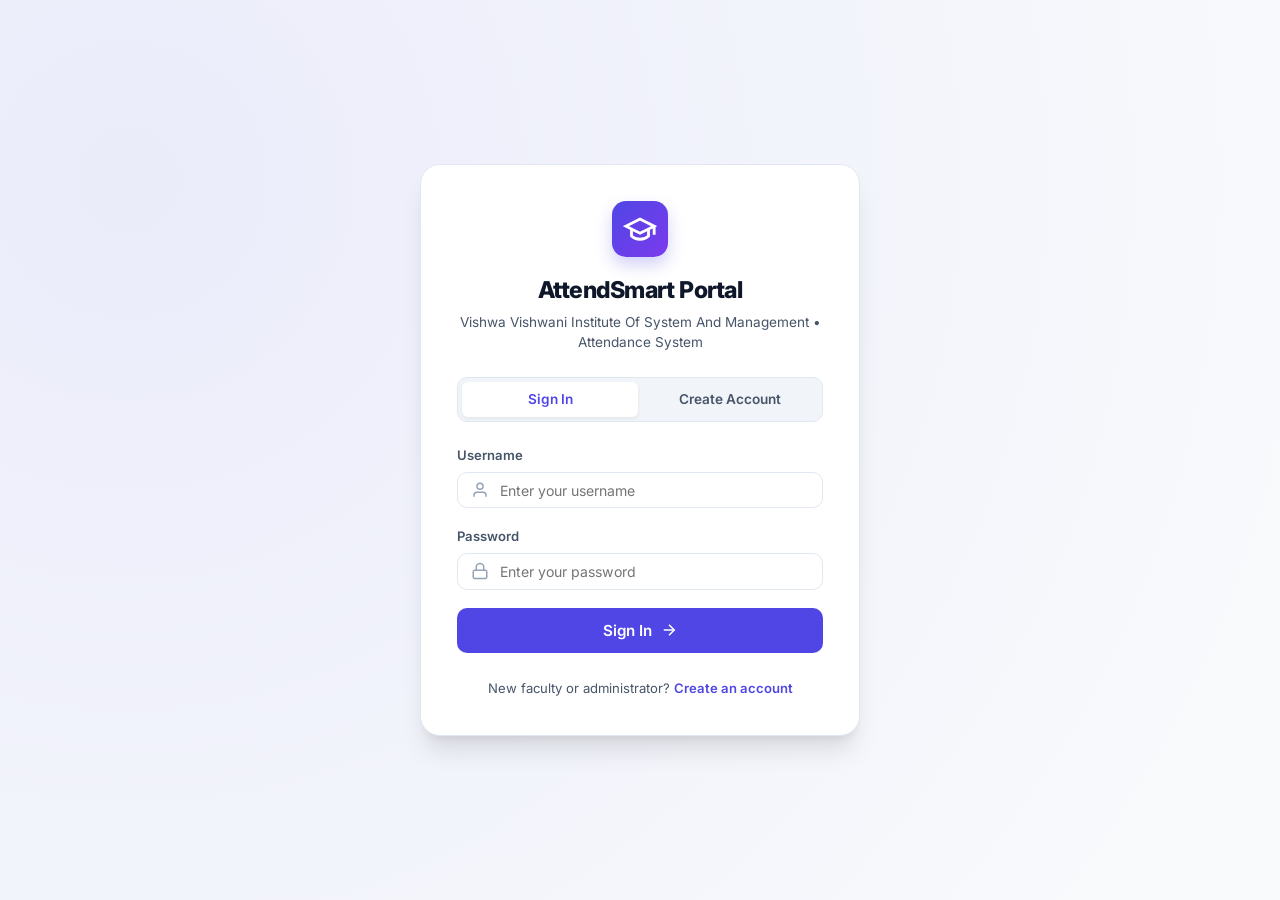
==== commit 93783c4e: "chore: rename institution to Vishwa Vishwani Institute Of System And Management" ====
--- a/docs/index.html
+++ b/docs/index.html
@@ -755,7 +755,7 @@
                             <form id="adminSettingsForm" onsubmit="app.saveAdminSettings(event)">
                                 <div class="form-group">
                                     <label for="settingInstitutionName">Institution Name</label>
-                                    <input type="text" id="settingInstitutionName" class="form-control" value="Apex Institute of Science & Technology" required>
+                                    <input type="text" id="settingInstitutionName" class="form-control" value="Vishwa Vishwani Institute Of System And Management" required>
                                 </div>
                                 <div class="form-group" style="margin-top: 1rem;">
                                     <label for="settingThreshold">Minimum Attendance Eligibility Threshold (%)</label>
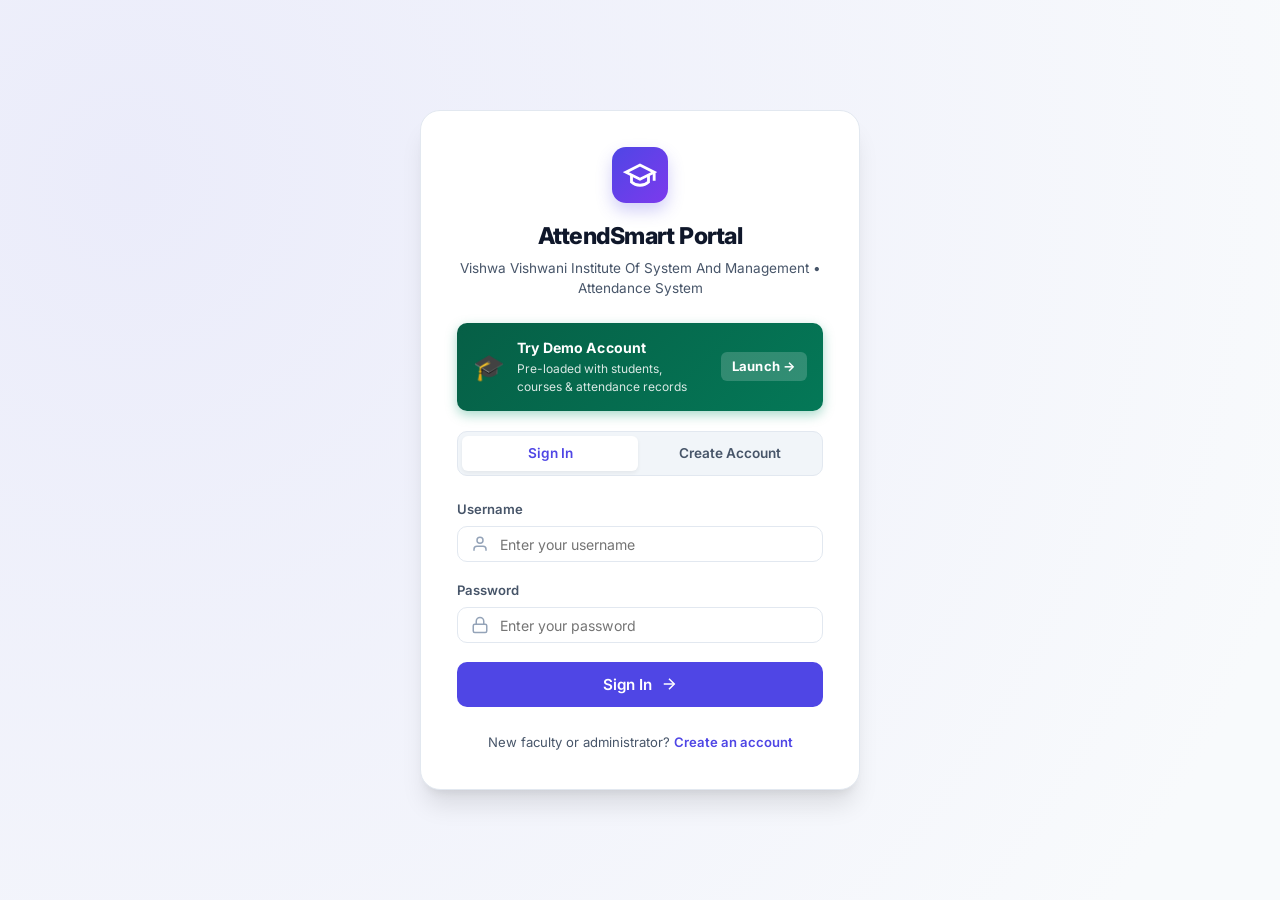
==== commit 9b8f8bb7: "Add institute branding and demo account" ====
--- a/docs/index.html
+++ b/docs/index.html
@@ -26,6 +26,16 @@
                 </div>
                 <h2>AttendSmart Portal</h2>
                 <p id="loginInstitutionTag">Student Attendance Management System</p>
+            </div>
+
+            <!-- Demo Account Banner -->
+            <div class="demo-banner" onclick="app.demoLogin()">
+                <div class="demo-banner-icon">🎓</div>
+                <div class="demo-banner-text">
+                    <strong>Try Demo Account</strong>
+                    <span>Pre-loaded with students, courses &amp; attendance records</span>
+                </div>
+                <div class="demo-banner-btn">Launch →</div>
             </div>
 
             <!-- Auth Tab Switcher -->
--- a/docs/css/style.css
+++ b/docs/css/style.css
@@ -166,6 +166,71 @@
     box-shadow: 0 2px 4px rgba(0, 0, 0, 0.06);
 }
 
+/* Demo Account Banner */
+.demo-banner {
+    display: flex;
+    align-items: center;
+    gap: 0.75rem;
+    background: linear-gradient(135deg, #065f46 0%, #047857 100%);
+    color: #ffffff;
+    border-radius: var(--radius-md);
+    padding: 0.9rem 1rem;
+    margin-bottom: 1.25rem;
+    cursor: pointer;
+    transition: transform 0.15s ease, box-shadow 0.15s ease;
+    box-shadow: 0 4px 12px rgba(5, 150, 105, 0.35);
+    user-select: none;
+}
+
+.demo-banner:hover {
+    transform: translateY(-2px);
+    box-shadow: 0 6px 18px rgba(5, 150, 105, 0.45);
+}
+
+.demo-banner:active {
+    transform: translateY(0);
+}
+
+.demo-banner-icon {
+    font-size: 1.6rem;
+    flex-shrink: 0;
+    line-height: 1;
+}
+
+.demo-banner-text {
+    flex: 1;
+    display: flex;
+    flex-direction: column;
+    gap: 2px;
+}
+
+.demo-banner-text strong {
+    font-size: 0.88rem;
+    font-weight: 700;
+    letter-spacing: 0.01em;
+}
+
+.demo-banner-text span {
+    font-size: 0.75rem;
+    opacity: 0.85;
+    font-weight: 400;
+}
+
+.demo-banner-btn {
+    font-size: 0.82rem;
+    font-weight: 700;
+    background: rgba(255,255,255,0.18);
+    padding: 0.3rem 0.65rem;
+    border-radius: var(--radius-sm);
+    flex-shrink: 0;
+    letter-spacing: 0.02em;
+    transition: background 0.15s;
+}
+
+.demo-banner:hover .demo-banner-btn {
+    background: rgba(255,255,255,0.28);
+}
+
 .auth-switch-link {
     text-align: center;
     font-size: 0.82rem;
